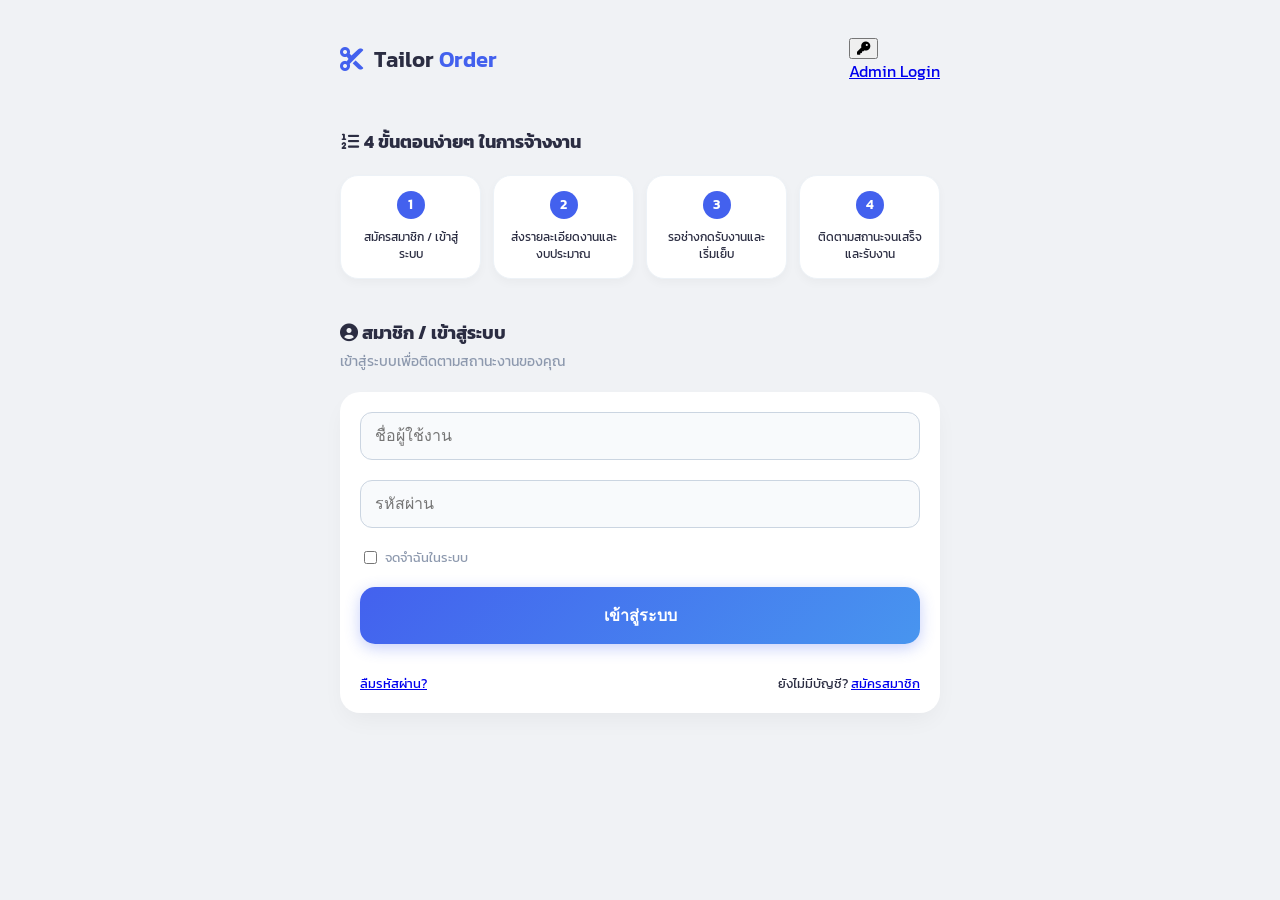
==== index.html @ cfe4669f "ปิดระบบทำDEMO" ====
<!DOCTYPE html>
<html lang="th">

<head>

  <meta charset="UTF-8">

  <meta name="viewport"
        content="width=device-width, initial-scale=1.0">
  <title>Tailor Marketplace</title>
  <!-- Google Fonts & FontAwesome -->
  <link href="https://fonts.googleapis.com/css2?family=Kanit:wght@300;400;500;600&display=swap" rel="stylesheet">
  <link rel="stylesheet" href="https://cdnjs.cloudflare.com/ajax/libs/font-awesome/6.0.0/css/all.min.css">
  <!-- ย้าย html2canvas ไปโหลดภายหลังเนื่องจากไฟล์มีขนาดใหญ่ -->
  <script src="https://html2canvas.hertzen.com/dist/html2canvas.min.js" defer></script>
  <link rel="stylesheet"
        href="style.css">
</head>
<body>
  <div class="container">
    <header>
      <div class="brand">
        <i class="fas fa-scissors"></i>
        <h1>Tailor <span>Order</span></h1>
      </div>
      <div id="user-profile-header" style="display:none;">
        <span id="display-user-name"></span>
        <button class="btn-logout" onclick="openChangePasswordModal()" style="padding: 5px 10px; font-size: 12px; margin-left: 10px;">เปลี่ยนรหัสผ่าน</button>
        <button class="btn-logout" onclick="logoutCustomer()" style="padding: 5px 10px; font-size: 12px; margin-left: 10px;">ออกจากระบบ</button>
      </div>
      <div id="boss-return-link" class="boss-only" style="display:none;">
        <a href="tailor.html" class="btn-logout" style="text-decoration:none; background:var(--primary); color:white; border:none;"><i class="fas fa-arrow-left"></i> กลับหน้าจัดการ</a>
      </div>
      <div class="portal-access-container" id="portal-access-container">
        <button class="portal-access-btn" title="System Info">
          <i class="fas fa-key"></i> <!-- เปลี่ยนเป็นไอคอนกุญแจลับ -->
        </button>
        <div class="portal-dropdown" id="portal-dropdown">
          <a href="tailor.html" class="dropdown-item">Admin Login</a>
        </div>
      </div>
    </header>

    <!-- How it works Section -->
    <section class="how-it-works">
      <div class="section-header">
        <h2><i class="fas fa-list-ol"></i> 4 ขั้นตอนง่ายๆ ในการจ้างงาน</h2>
      </div>
      <div class="steps-grid">
        <div class="step-item">
          <div class="step-num">1</div>
          <p>สมัครสมาชิก / เข้าสู่ระบบ</p>
        </div>
        <div class="step-item">
          <div class="step-num">2</div>
          <p>ส่งรายละเอียดงานและงบประมาณ</p>
        </div>
        <div class="step-item">
          <div class="step-num">3</div>
          <p>รอช่างกดรับงานและเริ่มเย็บ</p>
        </div>
        <div class="step-item">
          <div class="step-num">4</div>
          <p>ติดตามสถานะจนเสร็จและรับงาน</p>
        </div>
      </div>
    </section>

    <!-- Auth Section -->
    <section id="auth-view" class="view">
      <div class="section-header">
        <h2><i class="fas fa-user-circle"></i> สมาชิก / เข้าสู่ระบบ</h2>
        <p>เข้าสู่ระบบเพื่อติดตามสถานะงานของคุณ</p>
      </div>
      <div class="form-group" id="login-form">
        <input type="text" id="login-username" placeholder="ชื่อผู้ใช้งาน">
        <input type="password" id="login-password" placeholder="รหัสผ่าน">
        <label style="font-size: 13px; color: var(--text-sub); display: flex; align-items: center; gap: 5px; cursor: pointer;">
          <input type="checkbox" id="login-remember"> จดจำฉันในระบบ
        </label>
        <button class="btn-primary" onclick="loginCustomer()">เข้าสู่ระบบ</button>
        <div style="display:flex; justify-content: space-between; font-size: 13px; margin-top: 10px;">
          <a href="#" onclick="toggleAuth('forgot')">ลืมรหัสผ่าน?</a>
          <span>ยังไม่มีบัญชี? <a href="#" onclick="toggleAuth('register')">สมัครสมาชิก</a></span>
        </div>
      </div>
      <div class="form-group" id="register-form" style="display:none;">
        <input type="text" id="reg-username" placeholder="ชื่อผู้ใช้งาน">
        <input type="password" id="reg-password" placeholder="รหัสผ่าน">
        <input type="text" id="reg-fullname" placeholder="ชื่อ-นามสกุล">
        <input type="tel" id="reg-phone" placeholder="เบอร์โทรศัพท์">
        <button class="btn-primary" onclick="registerCustomer()" style="background:var(--success)">ลงทะเบียน</button>
        <p style="text-align:center; font-size:14px;">มีบัญชีอยู่แล้ว? <a href="#" onclick="toggleAuth('login')">เข้าสู่ระบบ</a></p>
      </div>
      <div class="form-group" id="forgot-form" style="display:none;">
        <input type="text" id="forgot-username" placeholder="ชื่อผู้ใช้งาน">
        <input type="tel" id="forgot-phone" placeholder="เบอร์โทรศัพท์ที่ลงทะเบียน">
        <input type="password" id="forgot-new-pass" placeholder="รหัสผ่านใหม่">
        <button class="btn-primary" onclick="handleResetPassword('customer')">ตั้งรหัสผ่านใหม่</button>
        <p style="text-align:center; font-size:14px;"><a href="#" onclick="toggleAuth('login')">กลับไปหน้าล็อคอิน</a></p>
      </div>
    </section>

    <!-- Customer View -->
    <section id="customer-view" class="view" style="display:none;">
      <!-- My Orders Tab -->
      <div class="tabs">
        <button onclick="switchCustomerTab('order')" class="tab-btn active" id="tab-order">จ้างงานใหม่</button>
        <button onclick="switchCustomerTab('history')" class="tab-btn" id="tab-history">งานของฉัน</button>
      </div>

      <div id="order-new-section">
      <div class="section-header">
        <h2><i class="fas fa-edit"></i> ส่งรายละเอียดงานจ้าง</h2>
        <p>กรอกข้อมูลเพื่อให้ช่างประเมินงาน</p>
      </div>
      <div class="form-group">
        <div class="input-item">
          <label>ชื่อผู้ติดต่อ</label>
          <input type="text" id="customer_name" placeholder="ชื่อ-นามสกุล">
        </div>
        <div class="input-item">
          <label>เบอร์โทรศัพท์</label>
          <input type="tel" id="customer_phone" placeholder="08x-xxx-xxxx">
        </div>
        <div class="input-item">
          <label>Line ID (ถ้ามี)</label>
          <input type="text" id="customer_line" placeholder="@lineid">
        </div>
        <div class="input-item">
          <label>ประเภทชุด</label>
          <select id="job_category">
            <option value="สูท">สูท (Suit)</option>
            <option value="กางเกง">กางเกง (Pants)</option>
            <option value="กระโปรง">กระโปรง (Skirt)</option>
            <option value="เดรส">ชุดเดรส (Dress)</option>
            <option value="อื่นๆ">อื่นๆ (Other)</option>
          </select>
        </div>
        <div class="input-item">
          <label>รายละเอียดที่ต้องการ</label>
          <textarea id="job_detail" rows="4" placeholder="เช่น ตัดกางเกงสแล็คสีดำ 2 ตัว"></textarea>
        </div>
        <div class="input-item">
          <label>งบประมาณ (บาท)</label>
          <input type="number" id="budget" placeholder="ระบุงบประมาณ">
        </div>
        <button class="btn-primary" onclick="sendData()">
          <i class="fas fa-paper-plane"></i> ส่งงานจ้าง
        </button>
      </div>
      </div>

      <div id="order-history-section" style="display:none;">
        <div class="section-header">
          <h2><i class="fas fa-history"></i> ติดตามสถานะงาน</h2>
        </div>
        <div id="my-jobs-list" class="job-grid"></div>
      </div>
    </section>

    <!-- Receipt Modal (Hidden by default) -->
    <div id="receipt-modal" class="modal" style="display:none;">
      <div class="receipt-content" id="receipt-to-print">
        <div class="receipt-header">
          <i class="fas fa-check-circle"></i>
          <h3>บันทึกการจ้างงานสำเร็จ</h3>
          <h2 id="receipt-rn">RN-XXXX</h2>
        </div>
        <div class="receipt-body">
          <p><strong>ชื่อ:</strong> <span id="r-name"></span></p>
          <p><strong>งาน:</strong> <span id="r-detail"></span></p>
          <p><strong>งบประมาณ:</strong> ฿<span id="r-budget"></span></p>
        </div>
      </div>
      <button class="btn-primary" onclick="downloadReceipt()"><i class="fas fa-download"></i> บันทึกเป็นรูปภาพ</button>
      <button class="btn-secondary" onclick="location.reload()">ทำรายการใหม่</button>
    </div>

    <!-- Change Password Modal -->
    <div id="change-password-modal" class="modal" style="display:none;">
      <div class="receipt-content">
        <div class="section-header">
          <h2><i class="fas fa-key"></i> เปลี่ยนรหัสผ่าน</h2>
        </div>
        <div class="form-group">
          <input type="password" id="cp-old-pass" placeholder="รหัสผ่านเดิม">
          <input type="password" id="cp-new-pass" placeholder="รหัสผ่านใหม่">
          <button class="btn-primary" onclick="handleChangePassword()">ยืนยันการเปลี่ยน</button>
          <button class="btn-secondary" onclick="closeChangePasswordModal()">ยกเลิก</button>
        </div>
      </div>
    </div>
  </div>

  <script src="script.js" defer></script>
  <script>
    document.addEventListener('DOMContentLoaded', () => {
      checkCustomerAuth(); // Only call customer auth for index.html
    });
  </script>
</body>
</html>
---- style.css ----
:root {
  --primary: #4361ee;
  --primary-light: #4895ef;
  --primary-dark: #7209b7; /* Darker primary for dark mode */
  --primary-dark-light: #f72585; /* Lighter dark primary */

  --success: #10b981;
  --warning: #f72585;
  --secondary: #4cc9f0;

  --bg: #f0f2f5;
  --card: #ffffff;
  --text-main: #2b2d42;
  --text-sub: #8d99ae;
}

/* Dark Mode Variables */
:root.dark-mode {
  --primary: var(--primary-dark);
  --primary-light: var(--primary-dark-light);
  --success: #10b981;
  --warning: #f72585;
  --secondary: #4cc9f0;
  --bg: #f0f2f5;
  --card: #ffffff;
  --text-main: #2b2d42;
  --text-sub: #8d99ae;

  --bg: #1a202c; /* Dark background */
  --card: #2d3748; /* Dark card background */
  --text-main: #e2e8f0; /* Light text */
  --text-sub: #a0aec0; /* Lighter sub-text */
}

body {
  font-family: 'Kanit', sans-serif;
  background-color: var(--bg);
  margin: 0 0 70px 0; /* Space for bottom nav */
  color: var(--text-main);
}


.container {
  max-width: 600px;
  margin: 0 auto;
  padding: 15px;
}

header {
  display: flex;
  justify-content: space-between;
  align-items: center;
  padding: 20px 0;
}

.brand {
  display: flex;
  align-items: center;
  justify-content: center;
  gap: 10px;
}

.brand i {
  font-size: 24px;
  color: var(--primary);
}

.brand h1 {
  font-size: 22px;
  margin: 0;
  font-weight: 600;
}

.brand h1 span { color: var(--primary); }

.section-header {
  margin-bottom: 20px;
}

.section-header h2 { font-size: 18px; margin-bottom: 5px; }
.section-header p { color: var(--text-sub); font-size: 14px; margin: 0; }

.form-group {
  background: var(--card);
  padding: 20px;
  border-radius: 20px;
  box-shadow: 0 10px 25px -5px rgba(0,0,0,0.05);
  display: flex;
  flex-direction: column;
  gap: 20px;
}

.input-item {
  display: flex;
  flex-direction: column;
  gap: 8px;
}

.input-item label {
  font-size: 14px;
  font-weight: 500;
  color: var(--text-main);
}

input, textarea {
  padding: 14px;
  border: 1px solid #cbd5e1;
  border-radius: 12px;
  font-size: 16px;
  transition: 0.3s;
  background: #f8fafc;
}

input:focus, textarea:focus {
  outline: none;
  border-color: var(--primary);
  background: #fff;
  box-shadow: 0 0 0 4px rgba(67, 97, 238, 0.1);
}

.btn-primary {
  background: linear-gradient(135deg, var(--primary), var(--primary-light));
  color: white;
  border: none;
  padding: 16px;
  border-radius: 15px;
  font-weight: bold;
  cursor: pointer;
  font-size: 16px;
  box-shadow: 0 4px 15px rgba(67, 97, 238, 0.3);
  transition: transform 0.2s;
}

.btn-primary:active {
  transform: scale(0.98);
}

.search-container {
  position: relative;
  margin-bottom: 20px;
}

.search-container i {
  position: absolute;
  left: 15px;
  top: 50%;
  transform: translateY(-50%);
  color: var(--text-sub);
}

#search-input {
  width: 100%;
  padding-left: 45px;
  box-sizing: border-box;
}

.btn-primary:disabled {
  background: var(--secondary);
  cursor: not-allowed;
}

.job-card {
  background: var(--card);
  padding: 18px;
  margin-bottom: 15px;
  border-radius: 18px;
  box-shadow: 0 4px 12px rgba(0,0,0,0.03);
  border: 1px solid #edf2f7;
  transition: 0.3s;
}

.tabs {
  display: grid;
  grid-template-columns: 1fr 1fr;
  gap: 8px;
  margin-bottom: 15px;
  background: #e2e8f0;
  padding: 5px;
  border-radius: 12px;
}

.tab-btn {
  position: relative;
  padding: 10px;
  border: none;
  background: transparent;
  border-radius: 10px;
  cursor: pointer;
  font-family: inherit;
  font-weight: 500;
  color: var(--text-sub);
}

.tab-btn.active {
  background: white;
  color: var(--primary);
  box-shadow: 0 2px 8px rgba(0,0,0,0.1);
}

.badge-notify {
  position: absolute;
  top: -5px;
  right: -2px;
  background-color: var(--warning);
  color: white;
  font-size: 10px;
  min-width: 18px;
  height: 18px;
  border-radius: 10px;
  display: flex;
  align-items: center;
  justify-content: center;
  padding: 0 4px;
  font-weight: bold;
  border: 2px solid white;
}

.badge-notify.dark-mode {
  border: 2px solid var(--card); /* Adjust border for dark mode */
}

/* Status Badges */
.status-badge {
  padding: 4px 10px;
  border-radius: 20px;
  font-size: 12px;
  font-weight: 500;
  display: inline-block;
  text-transform: capitalize;
}

.status-badge.low-stock {
  background: #fee2e2;
  color: var(--warning);
  border: 1px solid var(--warning);
}

.status-badge.low-stock.dark-mode {
  background: #4a0e1e; /* Darker background for low stock in dark mode */
  color: #f72585;
  border-color: #f72585;
}

/* Highlight Row when stock is low */
tr.low-stock-row {
  background: #fee2e2;
  color: var(--warning);
  border: 1px solid var(--warning);
}

.status-badge.normal {
  background: #dcfce7;
  color: var(--success);
  border: 1px solid var(--success);
}

/* Highlight Row when stock is low */
tr.low-stock-row {
  background-color: #fff1f2 !important;
}

tr.low-stock-row.dark-mode {
  background-color: #2d1010 !important; /* Darker background for low stock row in dark mode */
}

.dashboard-grid {
  display: flex;
  overflow-x: auto;
  gap: 12px;
  margin-bottom: 25px;
  padding-bottom: 10px;
}

.dash-card {
  min-width: 120px;
  background: white;
  padding: 12px;
  border-radius: 16px;
  text-align: center;
  box-shadow: 0 4px 10px rgba(0,0,0,0.04);
  flex: 1;
}

.dash-card.dark-mode {
  background: var(--card);
}

.dash-card p {
  font-size: 18px;
  margin-top: 5px;
}

/* How it works styles */
.how-it-works {
  margin-bottom: 30px;
  padding: 10px 0;
}

.steps-grid {
  display: grid;
  grid-template-columns: repeat(auto-fit, minmax(130px, 1fr));
  gap: 12px;
  margin-top: 15px;
}

.step-item {
  background: var(--card);
  padding: 15px;
  border-radius: 18px;
  text-align: center;
  box-shadow: 0 4px 10px rgba(0,0,0,0.03);
  border: 1px solid #edf2f7;
}

.step-item.dark-mode {
  background: var(--card);
}

.step-num {
  width: 28px;
  height: 28px;
  background: var(--primary);
  color: white;
  border-radius: 50%;
  display: flex;
  align-items: center;
  justify-content: center;
  margin: 0 auto 10px;
  font-weight: 600;
  font-size: 14px;
}

.step-item p {
  font-size: 12px;
  margin: 0;
  line-height: 1.4;
  color: var(--text-main);
}

/* Bottom Nav */
.bottom-nav {
  position: fixed;
  bottom: 0;
  left: 0;
  right: 0;
  height: 65px;
  background: white;
  display: flex;
  justify-content: space-around;
  align-items: center;
  border-top: 1px solid #edf2f7;
  box-shadow: 0 -5px 20px rgba(0,0,0,0.05);
  z-index: 1000;
}

.bottom-nav.dark-mode {
  background: var(--card);
}

.nav-item {
  display: flex;
  flex-direction: column;
  align-items: center;
  color: var(--text-sub);
  font-size: 12px;
  cursor: pointer;
}

.nav-item i { font-size: 20px; margin-bottom: 4px; }
.nav-item.active { color: var(--primary); } /* Active color remains primary */
.nav-item.dark-mode {
  color: var(--text-sub); /* Default text color for dark mode */
}
.nav-item.active.dark-mode { color: var(--primary); } /* Active color remains primary */

/* Login Screen Styles */
.login-screen {
  position: fixed;
  top: 0; left: 0; right: 0; bottom: 0;
  background: var(--bg);
  display: flex;
  align-items: center;
  justify-content: center;
  z-index: 2000;
}

.login-screen.dark-mode {
  background: var(--bg);
}

.login-box {
  background: white;
  padding: 40px 30px;
  border-radius: 25px;
  box-shadow: 0 15px 35px rgba(0,0,0,0.1);
  text-align: center;
  max-width: 350px;
  width: 90%;
}

.login-box.dark-mode {
  background: var(--card);
}

.login-box i { font-size: 40px; color: var(--primary); margin-bottom: 20px; }
.login-box h2 { margin-bottom: 10px; }
.login-box p { font-size: 14px; color: var(--text-sub); margin-bottom: 25px; }
.login-box input { width: 100%; box-sizing: border-box; margin-bottom: 20px; text-align: center; font-size: 18px; letter-spacing: 5px; }
.login-box .btn-primary { width: 100%; }

/* Performance Section & Table */
.performance-section {
  background: white;
  padding: 20px;
  border-radius: 20px;
  margin-top: 20px;
  box-shadow: 0 4px 12px rgba(0,0,0,0.05);
}
.performance-section h3 { font-size: 16px; margin-bottom: 15px; display: flex; align-items: center; gap: 8px; }
.table-container { overflow-x: auto; }
.stats-table { width: 100%; border-collapse: collapse; font-size: 14px; }
.stats-table th { text-align: left; padding: 12px 8px; border-bottom: 2px solid var(--bg); color: var(--text-sub); font-weight: 500; }
.stats-table td { padding: 12px 8px; border-bottom: 1px solid var(--bg); }
.text-success { color: var(--success); font-weight: 600; }
.text-primary { color: var(--primary); font-weight: 600; }

.stats-table.dark-mode th { border-bottom: 2px solid var(--bg); }
.stats-table.dark-mode td { border-bottom: 1px solid var(--bg); }


.stock-filter {
  font-size: 13px;
  color: var(--text-sub);
  display: flex;
  align-items: center;
  gap: 6px;
  cursor: pointer;
  background: #f1f5f9;
  padding: 6px 12px;
  border-radius: 20px;
  transition: 0.2s;
}
.stock-filter.dark-mode {
  background: var(--bg);
  color: var(--text-sub);
}
.stock-filter:hover { background: #e2e8f0; }

.chart-section {
  margin-bottom: 25px;
}

.btn-logout {
  background: #fff;
  border: 1px solid #cbd5e1;
  color: var(--text-sub);
  padding: 8px 15px;
  border-radius: 12px;
  cursor: pointer;
  font-family: inherit;
  font-size: 14px;
  transition: 0.3s;
}

.btn-logout:hover {
  background: #fee2e2;
  color: var(--warning);
  border-color: var(--warning);
}

/* Modal & Receipt */
.modal {
  position: fixed;
  top: 0; left: 0; right: 0; bottom: 0;
  background: rgba(0,0,0,0.5);
  display: flex;
  flex-direction: column;
  align-items: center;
  justify-content: center;
  z-index: 3000;
  padding: 20px;
}

.modal.dark-mode {
  background: rgba(0,0,0,0.7);
}

.receipt-content {
  background: white;
  padding: 30px;
  border-radius: 20px;
  width: 100%;
  max-width: 400px;
  text-align: center;
  margin-bottom: 20px;
}

.receipt-content.dark-mode {
  background: var(--card);
}

.receipt-header i { font-size: 50px; color: var(--success); margin-bottom: 15px; }
.receipt-header h2 { color: var(--primary); margin: 10px 0; }
.receipt-body { text-align: left; border-top: 1px dashed #ccc; padding-top: 15px; margin-top: 15px; }
.receipt-body p { margin: 8px 0; font-size: 15px; }

.btn-secondary {
  background: #e2e8f0;
  border: none;
  padding: 12px 25px;
  border-radius: 12px;
  cursor: pointer;
  font-family: inherit;
  margin-top: 10px;
}

.btn-secondary.dark-mode {
  background: var(--bg);
}

/* Boss Hub Styles */
.boss-nav-hub {
  background: white;
  padding: 12px 20px;
  border-radius: 15px;
  margin-bottom: 25px;
  display: flex;
  align-items: center;
  justify-content: space-between;
  box-shadow: 0 4px 15px rgba(67, 97, 238, 0.1);
  border: 1px solid rgba(67, 97, 238, 0.2);
}

.hub-link {
  text-decoration: none;
  color: var(--primary);
  font-weight: 500;
  font-size: 14px;
  display: flex;
  align-items: center;
  gap: 8px;
}

.hub-label {
  font-size: 12px;
  color: var(--text-sub);
}

.portal-access {
  font-size: 18px;
  color: var(--text-sub);
  opacity: 0.4;
  transition: 0.3s;
  cursor: pointer;
}

.portal-access:hover {
  opacity: 1;
  color: var(--primary);
}

.portal-access a {
  color: inherit;
  text-decoration: none;
}

.hub-divider { width: 1px; height: 20px; background: #e2e8f0; margin: 0 15px; }

/* Pagination Styles */
.pagination-container {
  display: flex;
  justify-content: center;
  align-items: center;
  gap: 15px;
  margin-top: 20px;
  padding: 10px;
  background: var(--card);
  border-radius: 15px;
  box-shadow: 0 4px 12px rgba(0,0,0,0.03);
}

.btn-pagination {
  background: var(--primary);
  color: white;
  border: none;
  padding: 8px 15px;
  border-radius: 10px;
  font-weight: bold;
  cursor: pointer;
  font-size: 14px;
  display: flex;
  align-items: center;
  gap: 5px;
  transition: background 0.2s;
}

.btn-pagination:hover:not(:disabled) {
  background: var(--primary-light);
}

.btn-pagination:disabled {
  background: #ccc;
  cursor: not-allowed;
}

.pagination-container span {
  font-size: 14px;
  color: var(--text-main);
  font-weight: 500;
}
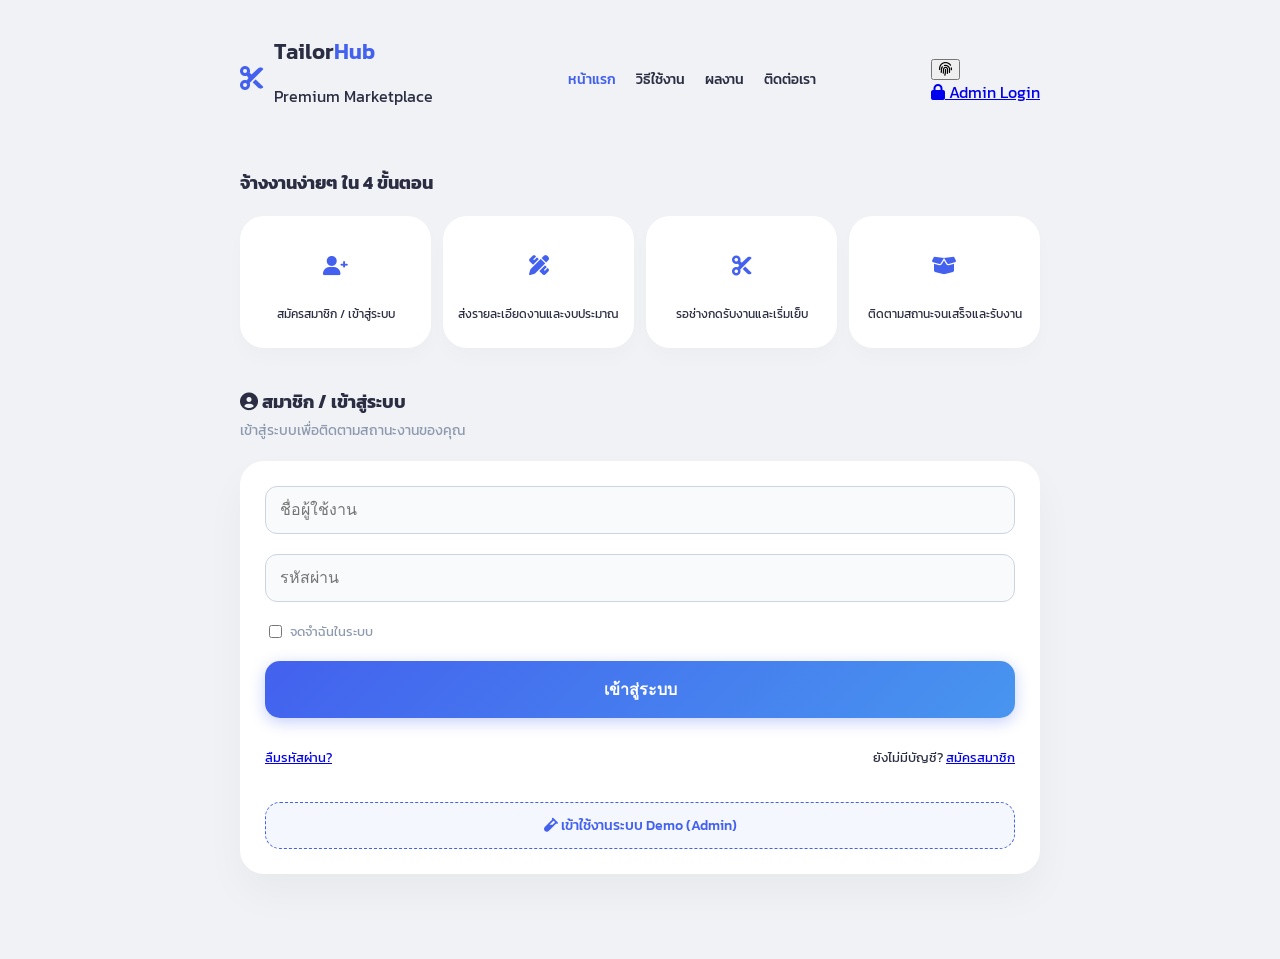
==== commit 196d5b2f: "อัปเดท" ====
--- a/index.html
+++ b/index.html
@@ -18,56 +18,69 @@
 </head>
 <body>
   <div class="container">
-    <header>
+    <header class="main-header">
       <div class="brand">
-        <i class="fas fa-scissors"></i>
-        <h1>Tailor <span>Order</span></h1>
-      </div>
-      <div id="user-profile-header" style="display:none;">
-        <span id="display-user-name"></span>
-        <button class="btn-logout" onclick="openChangePasswordModal()" style="padding: 5px 10px; font-size: 12px; margin-left: 10px;">เปลี่ยนรหัสผ่าน</button>
-        <button class="btn-logout" onclick="logoutCustomer()" style="padding: 5px 10px; font-size: 12px; margin-left: 10px;">ออกจากระบบ</button>
-      </div>
-      <div id="boss-return-link" class="boss-only" style="display:none;">
-        <a href="tailor.html" class="btn-logout" style="text-decoration:none; background:var(--primary); color:white; border:none;"><i class="fas fa-arrow-left"></i> กลับหน้าจัดการ</a>
-      </div>
-      <div class="portal-access-container" id="portal-access-container">
-        <button class="portal-access-btn" title="System Info">
-          <i class="fas fa-key"></i> <!-- เปลี่ยนเป็นไอคอนกุญแจลับ -->
-        </button>
-        <div class="portal-dropdown" id="portal-dropdown">
-          <a href="tailor.html" class="dropdown-item">Admin Login</a>
+        <div class="brand-icon">
+          <i class="fas fa-scissors"></i>
+        </div>
+        <div class="brand-text">
+          <h1>Tailor<span>Hub</span></h1>
+          <p>Premium Marketplace</p>
+        </div>
+      </div>
+      <nav class="main-nav">
+        <a href="index.html" class="active">หน้าแรก</a>
+        <a href="present.html">วิธีใช้งาน</a>
+        <a href="portfolio.html">ผลงาน</a>
+        <a href="contact.html">ติดต่อเรา</a>
+      </nav>
+      <div class="header-actions">
+        <div id="user-profile-header" class="hidden">
+          <span id="display-user-name"></span>
+          <button class="btn-icon" onclick="openChangePasswordModal()" title="เปลี่ยนรหัสผ่าน"><i class="fas fa-key"></i></button>
+          <button class="btn-icon btn-danger" onclick="logoutCustomer()" title="ออกจากระบบ"><i class="fas fa-sign-out-alt"></i></button>
+        </div>
+        <div id="boss-return-link" class="boss-only hidden">
+          <a href="tailor.html" class="btn-pill"><i class="fas fa-user-shield"></i> จัดการร้าน</a>
+        </div>
+        <div class="portal-access-container" id="portal-access-container">
+          <button class="portal-access-btn" title="System Access">
+            <i class="fas fa-fingerprint"></i>
+          </button>
+          <div class="portal-dropdown" id="portal-dropdown">
+            <a href="tailor.html" class="dropdown-item"><i class="fas fa-lock"></i> Admin Login</a>
+          </div>
         </div>
       </div>
     </header>
 
     <!-- How it works Section -->
-    <section class="how-it-works">
+    <section class="how-it-works reveal">
       <div class="section-header">
-        <h2><i class="fas fa-list-ol"></i> 4 ขั้นตอนง่ายๆ ในการจ้างงาน</h2>
+        <h2>จ้างงานง่ายๆ ใน <span>4 ขั้นตอน</span></h2>
       </div>
       <div class="steps-grid">
-        <div class="step-item">
-          <div class="step-num">1</div>
+        <div class="step-item reveal" onclick="document.getElementById('auth-view').scrollIntoView({behavior:'smooth'})">
+          <div class="step-icon-wrapper"><i class="fas fa-user-plus"></i></div>
           <p>สมัครสมาชิก / เข้าสู่ระบบ</p>
         </div>
-        <div class="step-item">
-          <div class="step-num">2</div>
+        <div class="step-item reveal" onclick="switchCustomerTab('order')">
+          <div class="step-icon-wrapper"><i class="fas fa-pen-ruler"></i></div>
           <p>ส่งรายละเอียดงานและงบประมาณ</p>
         </div>
-        <div class="step-item">
-          <div class="step-num">3</div>
+        <div class="step-item reveal">
+          <div class="step-icon-wrapper"><i class="fas fa-scissors"></i></div>
           <p>รอช่างกดรับงานและเริ่มเย็บ</p>
         </div>
-        <div class="step-item">
-          <div class="step-num">4</div>
+        <div class="step-item reveal" onclick="switchCustomerTab('history')">
+          <div class="step-icon-wrapper"><i class="fas fa-box-open"></i></div>
           <p>ติดตามสถานะจนเสร็จและรับงาน</p>
         </div>
       </div>
     </section>
 
     <!-- Auth Section -->
-    <section id="auth-view" class="view">
+    <section id="auth-view" class="view reveal">
       <div class="section-header">
         <h2><i class="fas fa-user-circle"></i> สมาชิก / เข้าสู่ระบบ</h2>
         <p>เข้าสู่ระบบเพื่อติดตามสถานะงานของคุณ</p>
@@ -83,6 +96,9 @@
           <a href="#" onclick="toggleAuth('forgot')">ลืมรหัสผ่าน?</a>
           <span>ยังไม่มีบัญชี? <a href="#" onclick="toggleAuth('register')">สมัครสมาชิก</a></span>
         </div>
+        <a href="#" onclick="fillDemoLogin('customer')" class="btn-demo">
+          <i class="fas fa-vial"></i> เข้าใช้งานระบบ Demo (Admin)
+        </a>
       </div>
       <div class="form-group" id="register-form" style="display:none;">
         <input type="text" id="reg-username" placeholder="ชื่อผู้ใช้งาน">
@@ -137,6 +153,20 @@
             <option value="อื่นๆ">อื่นๆ (Other)</option>
           </select>
         </div>
+        <div class="input-item" style="display: grid; grid-template-columns: 1fr 1fr 1fr; gap: 10px;">
+          <div>
+            <label>รอบอก (นิ้ว)</label>
+            <input type="number" id="m-chest" placeholder="0">
+          </div>
+          <div>
+            <label>รอบเอว (นิ้ว)</label>
+            <input type="number" id="m-waist" placeholder="0">
+          </div>
+          <div>
+            <label>ความยาว (นิ้ว)</label>
+            <input type="number" id="m-length" placeholder="0">
+          </div>
+        </div>
         <div class="input-item">
           <label>รายละเอียดที่ต้องการ</label>
           <textarea id="job_detail" rows="4" placeholder="เช่น ตัดกางเกงสแล็คสีดำ 2 ตัว"></textarea>
@@ -193,10 +223,31 @@
     </div>
   </div>
 
+  <!-- Bottom Navigation for Mobile -->
+  <div class="bottom-nav">
+    <div class="nav-item active" onclick="location.href='index.html'">
+      <i class="fas fa-home"></i>
+      <span>หน้าหลัก</span>
+    </div>
+    <div class="nav-item" onclick="location.href='present.html'">
+      <i class="fas fa-project-diagram"></i>
+      <span>วิธีใช้งาน</span>
+    </div>
+    <div class="nav-item" onclick="location.href='portfolio.html'">
+      <i class="fas fa-images"></i>
+      <span>ผลงาน</span>
+    </div>
+    <div class="nav-item" onclick="location.href='contact.html'">
+      <i class="fas fa-phone"></i>
+      <span>ติดต่อ</span>
+    </div>
+  </div>
+
   <script src="script.js" defer></script>
   <script>
     document.addEventListener('DOMContentLoaded', () => {
       checkCustomerAuth(); // Only call customer auth for index.html
+      if (typeof initScrollReveal === 'function') initScrollReveal();
     });
   </script>
 </body>
--- a/style.css
+++ b/style.css
@@ -80,11 +80,16 @@
 .section-header h2 { font-size: 18px; margin-bottom: 5px; }
 .section-header p { color: var(--text-sub); font-size: 14px; margin: 0; }
 
+/* Utility Classes for clean UI */
+.hidden { display: none !important; }
+.fade-in { animation: fadeIn 0.3s ease-in; }
+@keyframes fadeIn { from { opacity: 0; transform: translateY(5px); } to { opacity: 1; transform: translateY(0); } }
+
 .form-group {
   background: var(--card);
-  padding: 20px;
-  border-radius: 20px;
-  box-shadow: 0 10px 25px -5px rgba(0,0,0,0.05);
+  padding: 25px;
+  border-radius: 24px;
+  box-shadow: 0 20px 40px rgba(0,0,0,0.04);
   display: flex;
   flex-direction: column;
   gap: 20px;
@@ -129,7 +134,33 @@
   font-size: 16px;
   box-shadow: 0 4px 15px rgba(67, 97, 238, 0.3);
   transition: transform 0.2s;
-}
+  width: 100%;
+  display: flex;
+  align-items: center;
+  justify-content: center;
+  gap: 10px;
+}
+
+/* Navigation Bar Styles */
+.main-nav {
+  display: none; /* Mobile Hidden */
+  gap: 20px;
+  margin-left: 20px;
+}
+
+.main-nav a {
+  text-decoration: none;
+  color: var(--text-main);
+  font-size: 14px;
+  font-weight: 500;
+  transition: 0.3s;
+}
+
+.main-nav a:hover, .main-nav a.active {
+  color: var(--primary);
+}
+
+.main-nav.dark-mode a { color: var(--text-main); }
 
 .btn-primary:active {
   transform: scale(0.98);
@@ -143,8 +174,7 @@
 .search-container i {
   position: absolute;
   left: 15px;
-  top: 50%;
-  transform: translateY(-50%);
+  top: 15px;
   color: var(--text-sub);
 }
 
@@ -229,6 +259,12 @@
   text-transform: capitalize;
 }
 
+.status-badge.pending { background: #fef9c3; color: #854d0e; border: 1px solid #facc15; }
+.status-badge.accepted { background: #dcfce7; color: #166534; border: 1px solid #4ade80; }
+.status-badge.sewing { background: #dbeafe; color: #1e40af; border: 1px solid #60a5fa; }
+.status-badge.finished { background: #f0fdf4; color: #15803d; border: 1px solid #22c55e; }
+.status-badge.cancelled { background: #f1f5f9; color: #64748b; border: 1px solid #cbd5e1; }
+
 .status-badge.low-stock {
   background: #fee2e2;
   color: var(--warning);
@@ -305,29 +341,32 @@
 
 .step-item {
   background: var(--card);
-  padding: 15px;
-  border-radius: 18px;
+  padding: 25px 15px;
+  border-radius: 24px;
   text-align: center;
-  box-shadow: 0 4px 10px rgba(0,0,0,0.03);
-  border: 1px solid #edf2f7;
-}
-
-.step-item.dark-mode {
-  background: var(--card);
-}
-
-.step-num {
-  width: 28px;
-  height: 28px;
-  background: var(--primary);
-  color: white;
-  border-radius: 50%;
+  box-shadow: 0 10px 20px rgba(0,0,0,0.02);
+  border: 1px solid var(--border);
+  transition: all 0.4s cubic-bezier(0.175, 0.885, 0.32, 1.275);
+  cursor: pointer;
+}
+
+.step-item:hover {
+  transform: translateY(-8px);
+  border-color: var(--primary);
+  box-shadow: 0 20px 40px var(--primary-soft);
+}
+
+.step-icon-wrapper {
+  width: 50px;
+  height: 50px;
+  background: var(--primary-soft);
+  color: var(--primary);
+  border-radius: 16px;
   display: flex;
   align-items: center;
   justify-content: center;
-  margin: 0 auto 10px;
-  font-weight: 600;
-  font-size: 14px;
+  margin: 0 auto 15px;
+  font-size: 20px;
 }
 
 .step-item p {
@@ -343,7 +382,7 @@
   bottom: 0;
   left: 0;
   right: 0;
-  height: 65px;
+  height: 70px;
   background: white;
   display: flex;
   justify-content: space-around;
@@ -488,7 +527,7 @@
 .receipt-content {
   background: white;
   padding: 30px;
-  border-radius: 20px;
+  border-radius: 25px;
   width: 100%;
   max-width: 400px;
   text-align: center;
@@ -565,6 +604,17 @@
 }
 
 .hub-divider { width: 1px; height: 20px; background: #e2e8f0; margin: 0 15px; }
+
+/* Professional Tab Styling */
+.tabs {
+    box-shadow: inset 0 2px 4px rgba(0,0,0,0.05);
+    border: 1px solid rgba(0,0,0,0.05);
+}
+
+.tab-btn {
+    transition: all 0.2s ease;
+    white-space: nowrap;
+}
 
 /* Pagination Styles */
 .pagination-container {
@@ -607,4 +657,145 @@
   font-size: 14px;
   color: var(--text-main);
   font-weight: 500;
+}
+
+/* Demo Login Button Enhancement */
+.btn-demo {
+  display: block;
+  margin-top: 15px;
+  padding: 12px;
+  text-align: center;
+  text-decoration: none;
+  font-size: 14px;
+  color: var(--primary);
+  border: 1.5px dashed var(--primary);
+  border-radius: 15px;
+  background: rgba(67, 97, 238, 0.05);
+  transition: all 0.2s ease;
+  font-weight: 500;
+}
+
+.btn-demo:hover {
+  background: rgba(67, 97, 238, 0.1);
+  border-style: solid;
+}
+
+.btn-demo:active {
+  transform: scale(0.97);
+}
+
+/* Progress Bar for Step 3 Tracking */
+.job-progress {
+  display: flex;
+  justify-content: space-between;
+  margin: 15px 0;
+  position: relative;
+  padding-top: 10px;
+}
+
+.progress-step {
+  font-size: 10px;
+  color: var(--text-sub);
+  display: flex;
+  flex-direction: column;
+  align-items: center;
+  flex: 1;
+  position: relative;
+  z-index: 1;
+}
+
+/* เส้นเชื่อมระหว่างจุดสถานะ */
+.job-progress::before {
+  content: '';
+  position: absolute;
+  top: 22px; /* ให้อยู่กึ่งกลางไอคอน */
+  left: 10%;
+  right: 10%;
+  height: 2px;
+  background: #e2e8f0;
+  z-index: 0;
+}
+
+/* ระบายสีเส้นตามสถานะที่ดำเนินไป */
+.job-progress.status-accepted::before { background: linear-gradient(to right, var(--primary) 33%, #e2e8f0 33%); }
+.job-progress.status-sewing::before { background: linear-gradient(to right, var(--primary) 66%, #e2e8f0 66%); }
+.job-progress.status-finished::before { background: var(--primary); }
+
+.progress-step i {
+  background: #e2e8f0;
+  width: 24px; height: 24px;
+  border-radius: 50%;
+  display: flex; align-items: center; justify-content: center;
+  margin-bottom: 5px;
+  transition: 0.3s;
+}
+
+.progress-step.active i { background: var(--primary); color: white; }
+.progress-step.active span { color: var(--primary); font-weight: 600; }
+
+/* Responsive Navigation */
+@media (min-width: 601px) {
+  .main-nav { display: flex !important; }
+  .bottom-nav { display: none !important; }
+  .container { max-width: 800px; }
+}
+
+/* Rating Star Style */
+.rating-stars {
+  color: #facc15;
+  font-size: 18px;
+  margin-top: 10px;
+}
+
+/* --- Scroll Reveal Animations --- */
+.reveal {
+  opacity: 0;
+  transform: translateY(40px);
+  transition: opacity 0.8s ease-out, transform 0.8s cubic-bezier(0.215, 0.61, 0.355, 1);
+  visibility: hidden;
+  will-change: opacity, transform; /* ช่วยให้เบราว์เซอร์ประมวลผลแอนิเมชันได้ลื่นขึ้น */
+}
+
+.reveal.active {
+  opacity: 1;
+  transform: translateY(0);
+  visibility: visible;
+}
+
+/* เพิ่มการแสดงผลแบบเหลื่อมเวลากัน (Stagger) สำหรับขั้นตอนจ้างงาน */
+.steps-grid .step-item:nth-child(1) { transition-delay: 0.1s; }
+.steps-grid .step-item:nth-child(2) { transition-delay: 0.2s; }
+.steps-grid .step-item:nth-child(3) { transition-delay: 0.3s; }
+.steps-grid .step-item:nth-child(4) { transition-delay: 0.4s; }
+
+/* Measurement Info Box for Tailors */
+.measurement-spec {
+  background: var(--bg);
+  border-radius: 12px;
+  padding: 12px;
+  margin: 12px 0;
+  display: grid;
+  grid-template-columns: repeat(3, 1fr);
+  gap: 10px;
+  border: 1px solid var(--border);
+}
+
+.spec-item {
+  text-align: center;
+  border-right: 1px solid var(--border);
+}
+
+.spec-item:last-child { border-right: none; }
+
+.spec-item strong {
+  display: block;
+  font-size: 11px;
+  color: var(--text-sub);
+  text-transform: uppercase;
+}
+
+.spec-val {
+  font-size: 16px;
+  font-weight: 600;
+  color: var(--primary);
 }
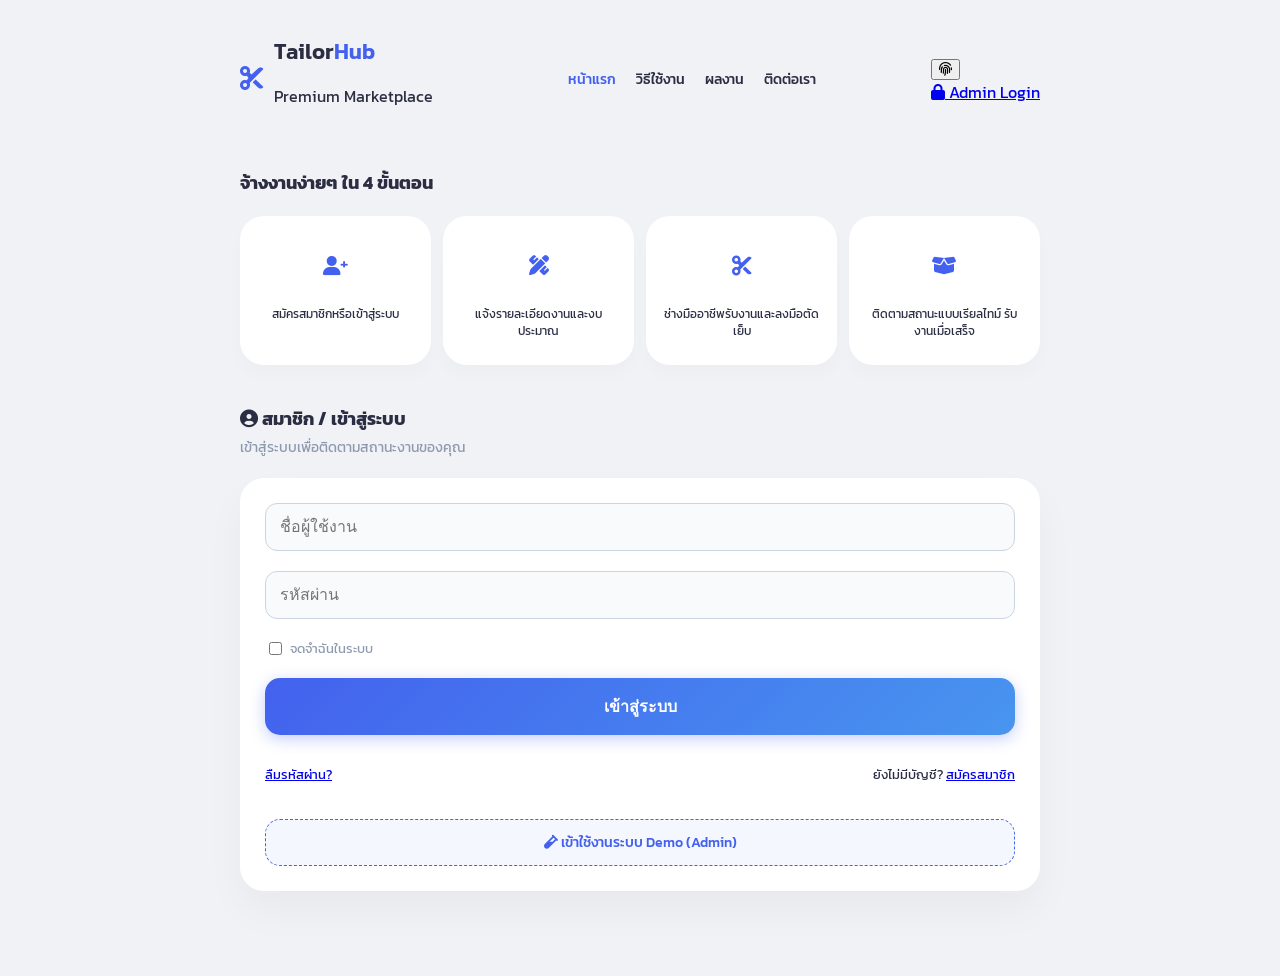
==== commit 7a91f13a: "อัปเดทแจ้งเตือนงาน" ====
--- a/index.html
+++ b/index.html
@@ -62,19 +62,19 @@
       <div class="steps-grid">
         <div class="step-item reveal" onclick="document.getElementById('auth-view').scrollIntoView({behavior:'smooth'})">
           <div class="step-icon-wrapper"><i class="fas fa-user-plus"></i></div>
-          <p>สมัครสมาชิก / เข้าสู่ระบบ</p>
+          <p>สมัครสมาชิกหรือเข้าสู่ระบบ</p>
         </div>
         <div class="step-item reveal" onclick="switchCustomerTab('order')">
           <div class="step-icon-wrapper"><i class="fas fa-pen-ruler"></i></div>
-          <p>ส่งรายละเอียดงานและงบประมาณ</p>
+          <p>แจ้งรายละเอียดงานและงบประมาณ</p>
         </div>
         <div class="step-item reveal">
           <div class="step-icon-wrapper"><i class="fas fa-scissors"></i></div>
-          <p>รอช่างกดรับงานและเริ่มเย็บ</p>
+          <p>ช่างมืออาชีพรับงานและลงมือตัดเย็บ</p>
         </div>
         <div class="step-item reveal" onclick="switchCustomerTab('history')">
           <div class="step-icon-wrapper"><i class="fas fa-box-open"></i></div>
-          <p>ติดตามสถานะจนเสร็จและรับงาน</p>
+          <p>ติดตามสถานะแบบเรียลไทม์ รับงานเมื่อเสร็จ</p>
         </div>
       </div>
     </section>
@@ -123,6 +123,8 @@
       <div class="tabs">
         <button onclick="switchCustomerTab('order')" class="tab-btn active" id="tab-order">จ้างงานใหม่</button>
         <button onclick="switchCustomerTab('history')" class="tab-btn" id="tab-history">งานของฉัน</button>
+        <button onclick="switchCustomerTab('notifications')" class="tab-btn" id="tab-notifications">แจ้งเตือน</button>
+        <button onclick="switchCustomerTab('profile')" class="tab-btn" id="tab-profile">โปรไฟล์</button>
       </div>
 
       <div id="order-new-section">
@@ -175,6 +177,10 @@
           <label>งบประมาณ (บาท)</label>
           <input type="number" id="budget" placeholder="ระบุงบประมาณ">
         </div>
+        <div class="input-item">
+          <label>แนะนำเพื่อน (ถ้ามี) - เพื่อนคิวทำงานก่อน</label>
+          <input type="text" id="referral_code" placeholder="รหัสแนะนำเพื่อน (ถ้ามี)">
+        </div>
         <button class="btn-primary" onclick="sendData()">
           <i class="fas fa-paper-plane"></i> ส่งงานจ้าง
         </button>
@@ -186,6 +192,25 @@
           <h2><i class="fas fa-history"></i> ติดตามสถานะงาน</h2>
         </div>
         <div id="my-jobs-list" class="job-grid"></div>
+      </div>
+
+      <div id="order-notifications-section" style="display:none;">
+        <div class="section-header">
+          <h2><i class="fas fa-bell"></i> แจ้งเตือน</h2>
+        </div>
+        <div id="notifications-list" class="job-grid"></div>
+      </div>
+
+      <div id="order-profile-section" style="display:none;">
+        <div class="section-header">
+          <h2><i class="fas fa-user"></i> โปรไฟล์ของฉัน</h2>
+        </div>
+        <div class="form-group">
+          <input type="text" id="profile-name" placeholder="ชื่อ-นามสกุล">
+          <input type="tel" id="profile-phone" placeholder="เบอร์โทรศัพท์">
+          <input type="text" id="profile-line" placeholder="Line ID">
+          <button class="btn-primary" onclick="updateProfile()">อัปเดตโปรไฟล์</button>
+        </div>
       </div>
     </section>
 
@@ -229,14 +254,18 @@
       <i class="fas fa-home"></i>
       <span>หน้าหลัก</span>
     </div>
+    <div class="nav-item" onclick="switchCustomerTab('history')">
+      <i class="fas fa-list"></i>
+      <span>งานของฉัน</span>
+    </div>
+    <div class="nav-item" onclick="switchCustomerTab('notifications')">
+      <i class="fas fa-bell"></i>
+      <span>แจ้งเตือน</span>
+    </div>
     <div class="nav-item" onclick="location.href='present.html'">
       <i class="fas fa-project-diagram"></i>
       <span>วิธีใช้งาน</span>
     </div>
-    <div class="nav-item" onclick="location.href='portfolio.html'">
-      <i class="fas fa-images"></i>
-      <span>ผลงาน</span>
-    </div>
     <div class="nav-item" onclick="location.href='contact.html'">
       <i class="fas fa-phone"></i>
       <span>ติดต่อ</span>
@@ -246,8 +275,9 @@
   <script src="script.js" defer></script>
   <script>
     document.addEventListener('DOMContentLoaded', () => {
-      checkCustomerAuth(); // Only call customer auth for index.html
+      checkCustomerAuth();
       if (typeof initScrollReveal === 'function') initScrollReveal();
+      if (typeof initPortalLongPress === 'function') initPortalLongPress();
     });
   </script>
 </body>
--- a/style.css
+++ b/style.css
@@ -798,4 +798,323 @@
   font-size: 16px;
   font-weight: 600;
   color: var(--primary);
-}+}
+
+/* ===== TOAST NOTIFICATIONS ===== */
+.toast {
+  position: fixed;
+  bottom: 85px;
+  left: 50%;
+  transform: translateX(-50%) translateY(20px);
+  background: #1e293b;
+  color: white;
+  padding: 13px 22px;
+  border-radius: 14px;
+  font-size: 14px;
+  display: flex;
+  align-items: center;
+  gap: 10px;
+  opacity: 0;
+  transition: opacity 0.3s ease, transform 0.3s ease;
+  z-index: 9999;
+  max-width: 90vw;
+  box-shadow: 0 8px 32px rgba(0,0,0,0.25);
+  pointer-events: none;
+  font-family: 'Kanit', sans-serif;
+}
+.toast.show { opacity: 1; transform: translateX(-50%) translateY(0); }
+.toast.success { background: #10b981; }
+.toast.error   { background: #ef4444; }
+.toast.warning { background: #f59e0b; }
+
+/* ===== ACTION MODAL (bottom sheet) ===== */
+.action-modal-overlay {
+  position: fixed;
+  inset: 0;
+  background: rgba(0,0,0,0.5);
+  display: flex;
+  align-items: flex-end;
+  justify-content: center;
+  z-index: 4000;
+  padding: 15px;
+  backdrop-filter: blur(3px);
+  animation: fadeIn 0.2s ease;
+}
+.action-modal-box {
+  background: var(--card);
+  border-radius: 24px 24px 18px 18px;
+  padding: 28px 24px 24px;
+  width: 100%;
+  max-width: 500px;
+  animation: slideUp 0.3s cubic-bezier(0.34,1.56,0.64,1);
+}
+@keyframes slideUp {
+  from { transform: translateY(40px); opacity: 0; }
+  to   { transform: translateY(0);    opacity: 1; }
+}
+.action-modal-box h3 { margin: 0 0 18px; font-size: 17px; }
+.action-modal-box textarea,
+.action-modal-box input[type="text"],
+.action-modal-box input[type="number"],
+.action-modal-box input[type="url"] {
+  width: 100%;
+  box-sizing: border-box;
+  padding: 13px;
+  border: 1px solid #cbd5e1;
+  border-radius: 12px;
+  font-family: 'Kanit', sans-serif;
+  font-size: 15px;
+  background: #f8fafc;
+  margin-bottom: 5px;
+}
+.action-modal-box textarea:focus,
+.action-modal-box input:focus {
+  outline: none;
+  border-color: var(--primary);
+  box-shadow: 0 0 0 3px rgba(67,97,238,0.12);
+}
+.modal-actions {
+  display: flex;
+  gap: 10px;
+  margin-top: 18px;
+}
+.modal-actions .btn-primary,
+.modal-actions .btn-secondary { flex: 1; margin: 0; }
+
+/* Star rating input */
+.star-rating-row {
+  display: flex;
+  justify-content: center;
+  gap: 8px;
+  margin: 12px 0;
+}
+.star-btn {
+  background: none;
+  border: none;
+  cursor: pointer;
+  font-size: 38px;
+  color: #cbd5e1;
+  transition: color 0.15s, transform 0.15s;
+  padding: 4px;
+  line-height: 1;
+}
+.star-btn:hover, .star-btn.lit { color: #f59e0b; transform: scale(1.2); }
+
+/* ===== FIX TABS OVERFLOW (allow 10+ tabs) ===== */
+.tabs {
+  display: flex !important;
+  overflow-x: auto;
+  gap: 5px;
+  scrollbar-width: none;
+  grid-template-columns: unset !important;
+}
+.tabs::-webkit-scrollbar { display: none; }
+.tab-btn {
+  flex-shrink: 0;
+  white-space: nowrap;
+  padding: 9px 14px;
+  font-size: 13px;
+}
+
+/* ===== STOCK ADD FORM ===== */
+.stock-add-form {
+  background: var(--bg);
+  border-radius: 16px;
+  padding: 18px;
+  margin-top: 15px;
+  display: none;
+}
+.stock-add-form.open { display: grid; grid-template-columns: 1fr 1fr; gap: 10px; }
+.stock-add-form input, .stock-add-form select {
+  padding: 10px 13px;
+  border: 1px solid #cbd5e1;
+  border-radius: 10px;
+  font-family: 'Kanit', sans-serif;
+  font-size: 14px;
+  background: var(--card);
+}
+.stock-add-form .btn-primary { grid-column: 1 / -1; }
+
+/* ===== NOTIFICATION ITEMS ===== */
+.notification-item {
+  display: flex;
+  align-items: flex-start;
+  gap: 14px;
+  padding: 14px 0;
+  border-bottom: 1px solid var(--bg);
+}
+.notification-item:last-child { border-bottom: none; }
+.notif-icon {
+  width: 40px; height: 40px;
+  border-radius: 12px;
+  display: flex; align-items: center; justify-content: center;
+  flex-shrink: 0; font-size: 16px;
+}
+.notif-icon.accepted { background: #dcfce7; color: #10b981; }
+.notif-icon.sewing   { background: #dbeafe; color: #3b82f6; }
+.notif-icon.finished { background: #f0fdf4; color: #15803d; }
+.notif-icon.pending  { background: #fef9c3; color: #854d0e; }
+.notif-icon.default  { background: #e0e7ff; color: #4361ee; }
+.notif-body strong { font-size: 14px; display: block; margin-bottom: 3px; }
+.notif-body small { font-size: 12px; color: var(--text-sub); }
+
+/* ===== BOTTOM NAV ACTIVE STATE ===== */
+.bottom-nav .nav-item.active { color: var(--primary); }
+
+/* ===== NO DATA EMPTY STATE ===== */
+.empty-state {
+  text-align: center;
+  padding: 40px 20px;
+  color: var(--text-sub);
+}
+.empty-state i { font-size: 40px; margin-bottom: 12px; display: block; }
+.empty-state p { margin: 0; font-size: 14px; }
+
+/* ===== TEXT WARNING ===== */
+.text-warning { color: #f59e0b; font-weight: 600; }
+
+/* ===== JOB CARD — WORKFLOW DETAILS ===== */
+.job-card-header {
+  display: flex;
+  justify-content: space-between;
+  align-items: flex-start;
+  margin-bottom: 10px;
+  gap: 8px;
+  flex-wrap: wrap;
+}
+.job-title {
+  margin: 8px 0;
+  font-size: 15px;
+  line-height: 1.45;
+  color: var(--text-main);
+}
+.rn-label {
+  font-family: monospace;
+  font-size: 11px;
+  color: var(--primary);
+  font-weight: 600;
+  letter-spacing: 0.3px;
+}
+
+/* Category pill */
+.cat-pill {
+  display: inline-flex;
+  align-items: center;
+  gap: 4px;
+  font-size: 11px;
+  font-weight: 600;
+  padding: 3px 9px;
+  border-radius: 20px;
+  background: #e0e7ff;
+  color: #4338ca;
+}
+
+/* Contact info grid inside job card */
+.job-info-grid {
+  display: grid;
+  grid-template-columns: 1fr 1fr;
+  gap: 6px 12px;
+  margin: 10px 0;
+}
+.job-info-item {
+  display: flex;
+  flex-direction: column;
+  gap: 2px;
+}
+.info-label {
+  font-size: 10px;
+  color: var(--text-sub);
+  text-transform: uppercase;
+  letter-spacing: 0.4px;
+}
+.info-val { font-size: 13px; font-weight: 500; color: var(--text-main); }
+.contact-link { color: var(--primary); text-decoration: none; }
+.contact-link:hover { text-decoration: underline; }
+.line-link { color: #4caf50 !important; }
+.budget-val { color: var(--primary); font-size: 15px; font-weight: 700; }
+
+.tailor-label { font-size: 12px; color: var(--text-sub); margin: 4px 0 10px; }
+.rejection-note {
+  background: #fef2f2;
+  border: 1px solid #fecaca;
+  border-radius: 10px;
+  padding: 10px 12px;
+  margin-bottom: 10px;
+  font-size: 13px;
+  color: #ef4444;
+  line-height: 1.5;
+}
+.progress-link {
+  border-style: solid;
+  font-size: 12px;
+  padding: 8px 12px;
+  display: flex;
+  align-items: center;
+  justify-content: center;
+  gap: 6px;
+  margin-bottom: 8px;
+}
+
+/* ===== STATUS TIMELINE (customer view) ===== */
+.status-timeline {
+  display: flex;
+  align-items: center;
+  margin: 12px 0;
+  padding: 10px;
+  background: var(--bg);
+  border-radius: 12px;
+  overflow-x: auto;
+  gap: 0;
+}
+.tl-step {
+  display: flex;
+  flex-direction: column;
+  align-items: center;
+  gap: 4px;
+  flex-shrink: 0;
+}
+.tl-dot {
+  width: 24px;
+  height: 24px;
+  border-radius: 50%;
+  background: #e2e8f0;
+  border: 2px solid #cbd5e1;
+  display: flex;
+  align-items: center;
+  justify-content: center;
+  font-size: 10px;
+  color: white;
+  transition: all 0.2s;
+}
+.tl-step.tl-done .tl-dot {
+  background: var(--success);
+  border-color: var(--success);
+}
+.tl-step.tl-active .tl-dot {
+  background: var(--primary);
+  border-color: var(--primary);
+  box-shadow: 0 0 0 4px rgba(67,97,238,0.2);
+}
+.tl-label {
+  font-size: 10px;
+  color: var(--text-sub);
+  white-space: nowrap;
+  text-align: center;
+}
+.tl-step.tl-done .tl-label,
+.tl-step.tl-active .tl-label { color: var(--text-main); font-weight: 600; }
+.tl-line {
+  flex: 1;
+  height: 2px;
+  background: #e2e8f0;
+  margin-bottom: 14px;
+  min-width: 20px;
+  transition: background 0.2s;
+}
+.tl-line.tl-done { background: var(--success); }
+
+/* Low-stock row highlight */
+.low-stock-row { background: rgba(245, 158, 11, 0.06); }
+
+/* Stock table footer */
+.stats-table tfoot td { border-top: 2px solid var(--bg); font-size: 14px; }
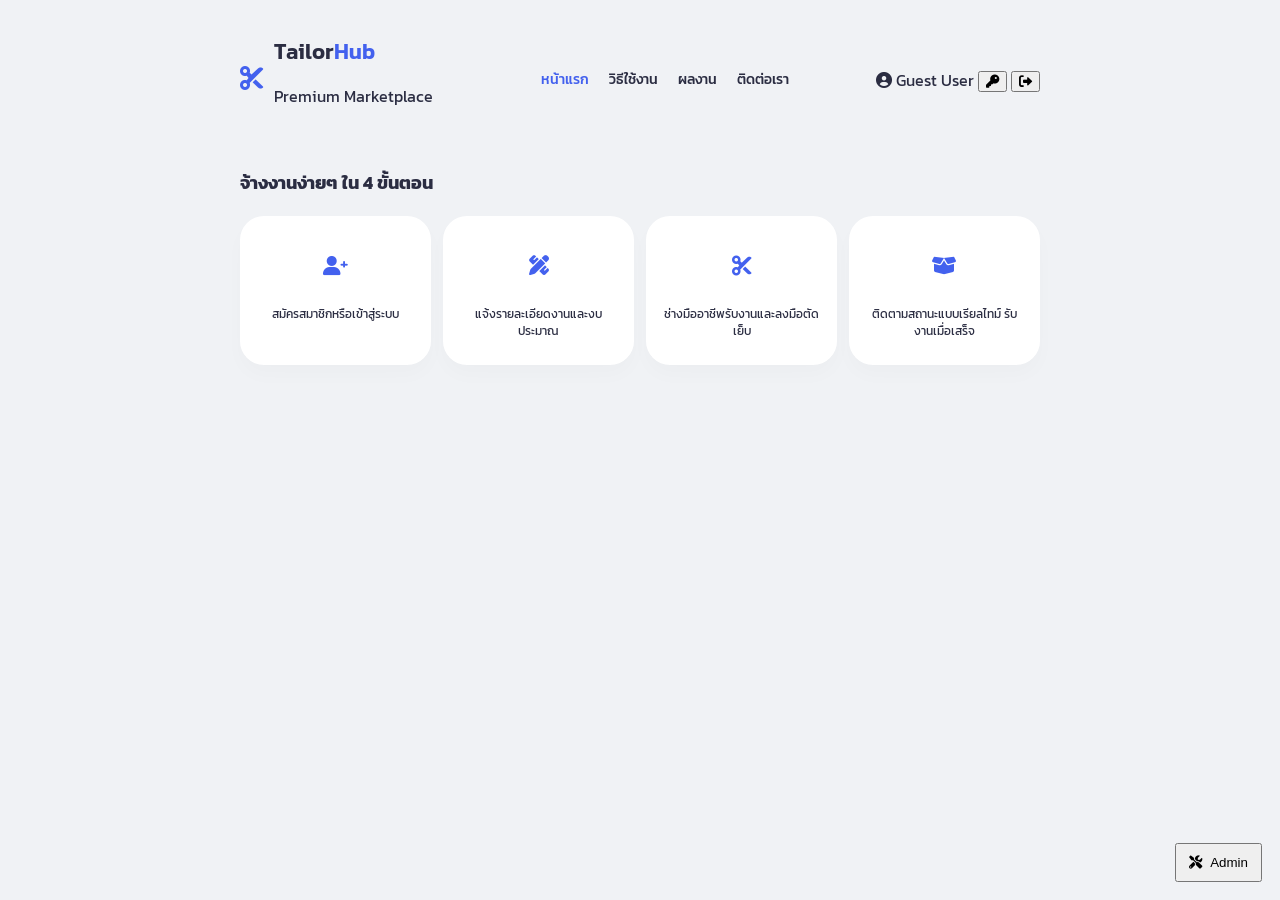
==== commit 399f1174: "อัปเดท" ====
--- a/index.html
+++ b/index.html
@@ -79,41 +79,14 @@
       </div>
     </section>
 
-    <!-- Auth Section -->
-    <section id="auth-view" class="view reveal">
+    <!-- Auth Section (disabled) -->
+    <section id="auth-view" class="view reveal" style="display:none;">
       <div class="section-header">
-        <h2><i class="fas fa-user-circle"></i> สมาชิก / เข้าสู่ระบบ</h2>
-        <p>เข้าสู่ระบบเพื่อติดตามสถานะงานของคุณ</p>
-      </div>
-      <div class="form-group" id="login-form">
-        <input type="text" id="login-username" placeholder="ชื่อผู้ใช้งาน">
-        <input type="password" id="login-password" placeholder="รหัสผ่าน">
-        <label style="font-size: 13px; color: var(--text-sub); display: flex; align-items: center; gap: 5px; cursor: pointer;">
-          <input type="checkbox" id="login-remember"> จดจำฉันในระบบ
-        </label>
-        <button class="btn-primary" onclick="loginCustomer()">เข้าสู่ระบบ</button>
-        <div style="display:flex; justify-content: space-between; font-size: 13px; margin-top: 10px;">
-          <a href="#" onclick="toggleAuth('forgot')">ลืมรหัสผ่าน?</a>
-          <span>ยังไม่มีบัญชี? <a href="#" onclick="toggleAuth('register')">สมัครสมาชิก</a></span>
-        </div>
-        <a href="#" onclick="fillDemoLogin('customer')" class="btn-demo">
-          <i class="fas fa-vial"></i> เข้าใช้งานระบบ Demo (Admin)
-        </a>
-      </div>
-      <div class="form-group" id="register-form" style="display:none;">
-        <input type="text" id="reg-username" placeholder="ชื่อผู้ใช้งาน">
-        <input type="password" id="reg-password" placeholder="รหัสผ่าน">
-        <input type="text" id="reg-fullname" placeholder="ชื่อ-นามสกุล">
-        <input type="tel" id="reg-phone" placeholder="เบอร์โทรศัพท์">
-        <button class="btn-primary" onclick="registerCustomer()" style="background:var(--success)">ลงทะเบียน</button>
-        <p style="text-align:center; font-size:14px;">มีบัญชีอยู่แล้ว? <a href="#" onclick="toggleAuth('login')">เข้าสู่ระบบ</a></p>
-      </div>
-      <div class="form-group" id="forgot-form" style="display:none;">
-        <input type="text" id="forgot-username" placeholder="ชื่อผู้ใช้งาน">
-        <input type="tel" id="forgot-phone" placeholder="เบอร์โทรศัพท์ที่ลงทะเบียน">
-        <input type="password" id="forgot-new-pass" placeholder="รหัสผ่านใหม่">
-        <button class="btn-primary" onclick="handleResetPassword('customer')">ตั้งรหัสผ่านใหม่</button>
-        <p style="text-align:center; font-size:14px;"><a href="#" onclick="toggleAuth('login')">กลับไปหน้าล็อคอิน</a></p>
+        <h2><i class="fas fa-user-circle"></i> ระบบล็อคอินถูกปิดชั่วคราว</h2>
+        <p>ฟีเจอร์ล็อคอินถูกปิดสำหรับตอนนี้ ระบบจะทำงานในโหมด Guest เพื่อให้ทดลองใช้งานได้</p>
+      </div>
+      <div class="form-group">
+        <p style="color:var(--text-sub)">เข้าสู่ระบบถูกปิดชั่วคราว — คุณจะถูกตั้งเป็นผู้ใช้งานทั่วไป (Guest)</p>
       </div>
     </section>
 
@@ -169,6 +142,16 @@
             <input type="number" id="m-length" placeholder="0">
           </div>
         </div>
+        <div class="input-item" style="display: grid; grid-template-columns: 1fr 1fr; gap: 10px;">
+          <div>
+            <label>รอบสะโพก (นิ้ว)</label>
+            <input type="number" id="m-hips" placeholder="0">
+          </div>
+          <div>
+            <label>ความกว้างไหล่ (นิ้ว)</label>
+            <input type="number" id="m-shoulder" placeholder="0">
+          </div>
+        </div>
         <div class="input-item">
           <label>รายละเอียดที่ต้องการ</label>
           <textarea id="job_detail" rows="4" placeholder="เช่น ตัดกางเกงสแล็คสีดำ 2 ตัว"></textarea>
@@ -206,11 +189,56 @@
           <h2><i class="fas fa-user"></i> โปรไฟล์ของฉัน</h2>
         </div>
         <div class="form-group">
-          <input type="text" id="profile-name" placeholder="ชื่อ-นามสกุล">
-          <input type="tel" id="profile-phone" placeholder="เบอร์โทรศัพท์">
-          <input type="text" id="profile-line" placeholder="Line ID">
-          <button class="btn-primary" onclick="updateProfile()">อัปเดตโปรไฟล์</button>
-        </div>
+          <div class="input-item">
+            <label>ชื่อ-นามสกุล</label>
+            <input type="text" id="profile-name" placeholder="ชื่อ-นามสกุล">
+          </div>
+          <div class="input-item">
+            <label>เบอร์โทรศัพท์</label>
+            <input type="tel" id="profile-phone" placeholder="08x-xxx-xxxx">
+          </div>
+          <div class="input-item">
+            <label>Line ID</label>
+            <input type="text" id="profile-line" placeholder="@lineid">
+          </div>
+          <button class="btn-primary" onclick="updateProfile()"><i class="fas fa-save"></i> บันทึกข้อมูลติดต่อ</button>
+        </div>
+
+        <!-- สัดส่วนร่างกาย (WI-S03 action 15: update_measurements) -->
+        <div class="form-group" style="margin-top: 15px;">
+          <div class="section-header" style="padding: 0; margin-bottom: 12px;">
+            <h3 style="font-size: 15px;"><i class="fas fa-ruler-combined"></i> สัดส่วนร่างกายของฉัน</h3>
+            <p style="font-size: 12px;">บันทึกครั้งเดียว — ระบบจะเติมอัตโนมัติเวลาสั่งงาน</p>
+          </div>
+          <div class="input-item" style="display: grid; grid-template-columns: 1fr 1fr 1fr; gap: 10px;">
+            <div>
+              <label>รอบอก (นิ้ว)</label>
+              <input type="number" id="p-m-chest" placeholder="0">
+            </div>
+            <div>
+              <label>รอบเอว (นิ้ว)</label>
+              <input type="number" id="p-m-waist" placeholder="0">
+            </div>
+            <div>
+              <label>ความยาว (นิ้ว)</label>
+              <input type="number" id="p-m-length" placeholder="0">
+            </div>
+          </div>
+          <div class="input-item" style="display: grid; grid-template-columns: 1fr 1fr; gap: 10px;">
+            <div>
+              <label>รอบสะโพก (นิ้ว)</label>
+              <input type="number" id="p-m-hips" placeholder="0">
+            </div>
+            <div>
+              <label>ความกว้างไหล่ (นิ้ว)</label>
+              <input type="number" id="p-m-shoulder" placeholder="0">
+            </div>
+          </div>
+          <button class="btn-primary" style="background: var(--success);" onclick="updateMeasurements()">
+            <i class="fas fa-ruler"></i> บันทึกสัดส่วนของฉัน
+          </button>
+        </div>
+
       </div>
     </section>
 
@@ -273,11 +301,34 @@
   </div>
 
   <script src="script.js" defer></script>
+  <!-- Floating Admin Access -->
+  <div id="admin-fab" class="admin-fab" style="position:fixed; right:18px; bottom:18px; z-index:9999;">
+    <button id="admin-fab-btn" class="btn-pill" style="padding:10px 12px; display:flex; align-items:center; gap:8px;">
+      <i class="fas fa-tools"></i> Admin
+    </button>
+    <div id="admin-fab-menu" class="admin-fab-menu" style="display:none; position:absolute; right:0; bottom:56px;">
+      <a href="tailor.html" class="btn-secondary" style="display:block; margin-bottom:6px;">แดชบอร์ด</a>
+      <a href="stock.html" class="btn-secondary" style="display:block; margin-bottom:6px;">คลังสินค้า</a>
+      <a href="index.html" class="btn-secondary" style="display:block;">กลับหน้าเว็บ</a>
+    </div>
+  </div>
   <script>
     document.addEventListener('DOMContentLoaded', () => {
+      // Guest mode: set a temporary guest session so the site works without login
+      if (!sessionStorage.getItem('userId') && !localStorage.getItem('userId')) {
+        sessionStorage.setItem('userRole', 'guest');
+        sessionStorage.setItem('userName', 'Guest User');
+        sessionStorage.setItem('userId', 'GUEST-001');
+      }
       checkCustomerAuth();
       if (typeof initScrollReveal === 'function') initScrollReveal();
       if (typeof initPortalLongPress === 'function') initPortalLongPress();
+      const fabBtn = document.getElementById('admin-fab-btn');
+      const fabMenu = document.getElementById('admin-fab-menu');
+      if (fabBtn && fabMenu) {
+        fabBtn.addEventListener('click', () => { fabMenu.style.display = fabMenu.style.display === 'block' ? 'none' : 'block'; });
+        document.addEventListener('click', (e) => { if (!fabBtn.contains(e.target) && !fabMenu.contains(e.target)) fabMenu.style.display = 'none'; });
+      }
     });
   </script>
 </body>
--- a/style.css
+++ b/style.css
@@ -264,6 +264,8 @@
 .status-badge.sewing { background: #dbeafe; color: #1e40af; border: 1px solid #60a5fa; }
 .status-badge.finished { background: #f0fdf4; color: #15803d; border: 1px solid #22c55e; }
 .status-badge.cancelled { background: #f1f5f9; color: #64748b; border: 1px solid #cbd5e1; }
+.status-badge.rejected  { background: #fee2e2; color: #991b1b; border: 1px solid #fca5a5; }
+.status-badge.paid      { background: #ede9fe; color: #5b21b6; border: 1px solid #a78bfa; }
 
 .status-badge.low-stock {
   background: #fee2e2;
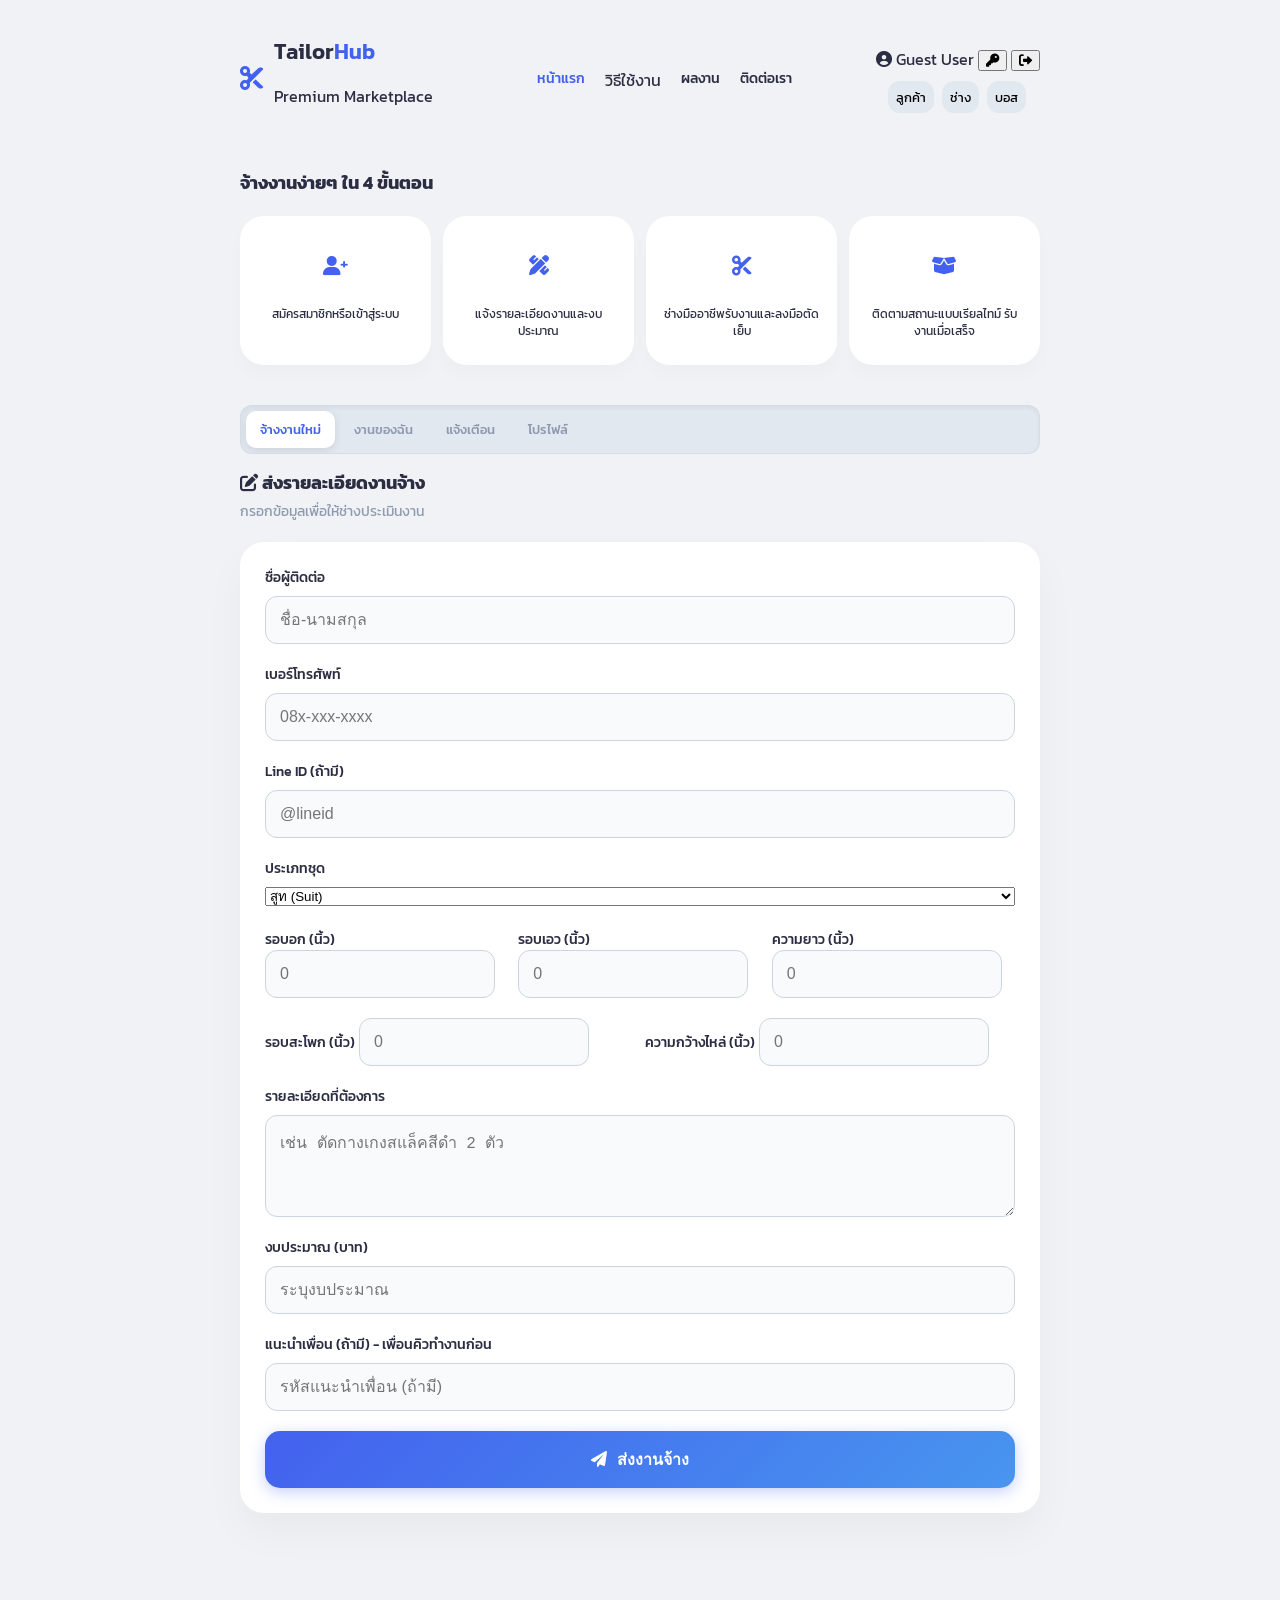
==== commit b1b0a93a: "เพิ่มเติม" ====
--- a/index.html
+++ b/index.html
@@ -30,7 +30,7 @@
       </div>
       <nav class="main-nav">
         <a href="index.html" class="active">หน้าแรก</a>
-        <a href="present.html">วิธีใช้งาน</a>
+        <span class="nav-text disabled">วิธีใช้งาน</span>
         <a href="portfolio.html">ผลงาน</a>
         <a href="contact.html">ติดต่อเรา</a>
       </nav>
@@ -50,6 +50,12 @@
           <div class="portal-dropdown" id="portal-dropdown">
             <a href="tailor.html" class="dropdown-item"><i class="fas fa-lock"></i> Admin Login</a>
           </div>
+        </div>
+        <!-- Demo role quick-switch (visible in demo build) -->
+        <div id="demo-role-buttons" style="display:flex; gap:8px; margin-left:12px; align-items:center;">
+          <button class="btn-secondary" onclick="becomeDemoCustomer()" title="เข้าสู่ระบบ (Demo Customer)" style="padding:6px 8px;">ลูกค้า</button>
+          <button class="btn-secondary" onclick="becomeDemoTailor()" title="เข้าสู่ระบบ (Demo Tailor)" style="padding:6px 8px;">ช่าง</button>
+          <button class="btn-secondary" onclick="becomeDemoBoss()" title="เข้าสู่ระบบ (Demo Boss)" style="padding:6px 8px;">บอส</button>
         </div>
       </div>
     </header>
@@ -309,6 +315,7 @@
     <div id="admin-fab-menu" class="admin-fab-menu" style="display:none; position:absolute; right:0; bottom:56px;">
       <a href="tailor.html" class="btn-secondary" style="display:block; margin-bottom:6px;">แดชบอร์ด</a>
       <a href="stock.html" class="btn-secondary" style="display:block; margin-bottom:6px;">คลังสินค้า</a>
+      <a href="#" class="btn-secondary" onclick="becomeDemoBoss()" style="display:block; margin-bottom:6px;">เข้าสู่ระบบ (Demo Boss)</a>
       <a href="index.html" class="btn-secondary" style="display:block;">กลับหน้าเว็บ</a>
     </div>
   </div>
@@ -323,12 +330,65 @@
       checkCustomerAuth();
       if (typeof initScrollReveal === 'function') initScrollReveal();
       if (typeof initPortalLongPress === 'function') initPortalLongPress();
+      // If no login (guest), show the order form directly so customers can submit jobs
+      const _role = sessionStorage.getItem('userRole') || localStorage.getItem('userRole') || 'guest';
+      if (!_role || _role === 'guest') {
+        // hide auth notice and show customer view order tab
+        const authView = document.getElementById('auth-view');
+        const customerView = document.getElementById('customer-view');
+        if (authView) authView.style.display = 'none';
+        if (customerView) customerView.style.display = 'block';
+        if (typeof switchCustomerTab === 'function') {
+          try { switchCustomerTab('order'); } catch (e) { /* ignore */ }
+        }
+      }
       const fabBtn = document.getElementById('admin-fab-btn');
       const fabMenu = document.getElementById('admin-fab-menu');
+      // Show FAB only for boss role
+      const currentRole = sessionStorage.getItem('userRole') || localStorage.getItem('userRole') || 'guest';
       if (fabBtn && fabMenu) {
-        fabBtn.addEventListener('click', () => { fabMenu.style.display = fabMenu.style.display === 'block' ? 'none' : 'block'; });
-        document.addEventListener('click', (e) => { if (!fabBtn.contains(e.target) && !fabMenu.contains(e.target)) fabMenu.style.display = 'none'; });
+        if (currentRole !== 'boss') {
+          // hide FAB for non-boss
+          document.getElementById('admin-fab').style.display = 'none';
+        } else {
+          document.getElementById('admin-fab').style.display = 'block';
+          fabBtn.addEventListener('click', () => { fabMenu.style.display = fabMenu.style.display === 'block' ? 'none' : 'block'; });
+          document.addEventListener('click', (e) => { if (!fabBtn.contains(e.target) && !fabMenu.contains(e.target)) fabMenu.style.display = 'none'; });
+        }
       }
+      // Demo helpers to switch roles quickly for testing/demo
+      window.becomeDemoBoss = function() {
+        sessionStorage.setItem('userRole', 'boss');
+        sessionStorage.setItem('userName', 'Demo Boss');
+        sessionStorage.setItem('userId', 'ADMIN-001');
+        // persist in localStorage optionally for demo convenience
+        localStorage.setItem('userRole', 'boss');
+        localStorage.setItem('userName', 'Demo Boss');
+        localStorage.setItem('userId', 'ADMIN-001');
+        location.href = 'tailor.html';
+      };
+
+      window.becomeDemoTailor = function() {
+        sessionStorage.setItem('userRole', 'tailor');
+        sessionStorage.setItem('userName', 'Demo Tailor');
+        sessionStorage.setItem('userId', 'TAILOR-001');
+        localStorage.setItem('userRole', 'tailor');
+        localStorage.setItem('userName', 'Demo Tailor');
+        localStorage.setItem('userId', 'TAILOR-001');
+        // go to tailor dashboard (will prompt login overlay if needed)
+        location.href = 'tailor.html';
+      };
+
+      window.becomeDemoCustomer = function() {
+        sessionStorage.setItem('userRole', 'customer');
+        sessionStorage.setItem('userName', 'Demo Customer');
+        sessionStorage.setItem('userId', 'CUST-DEM-001');
+        localStorage.setItem('userRole', 'customer');
+        localStorage.setItem('userName', 'Demo Customer');
+        localStorage.setItem('userId', 'CUST-DEM-001');
+        // show customer view immediately
+        try { checkCustomerAuth(); switchCustomerTab && switchCustomerTab('order'); } catch(e) { }
+      };
     });
   </script>
 </body>
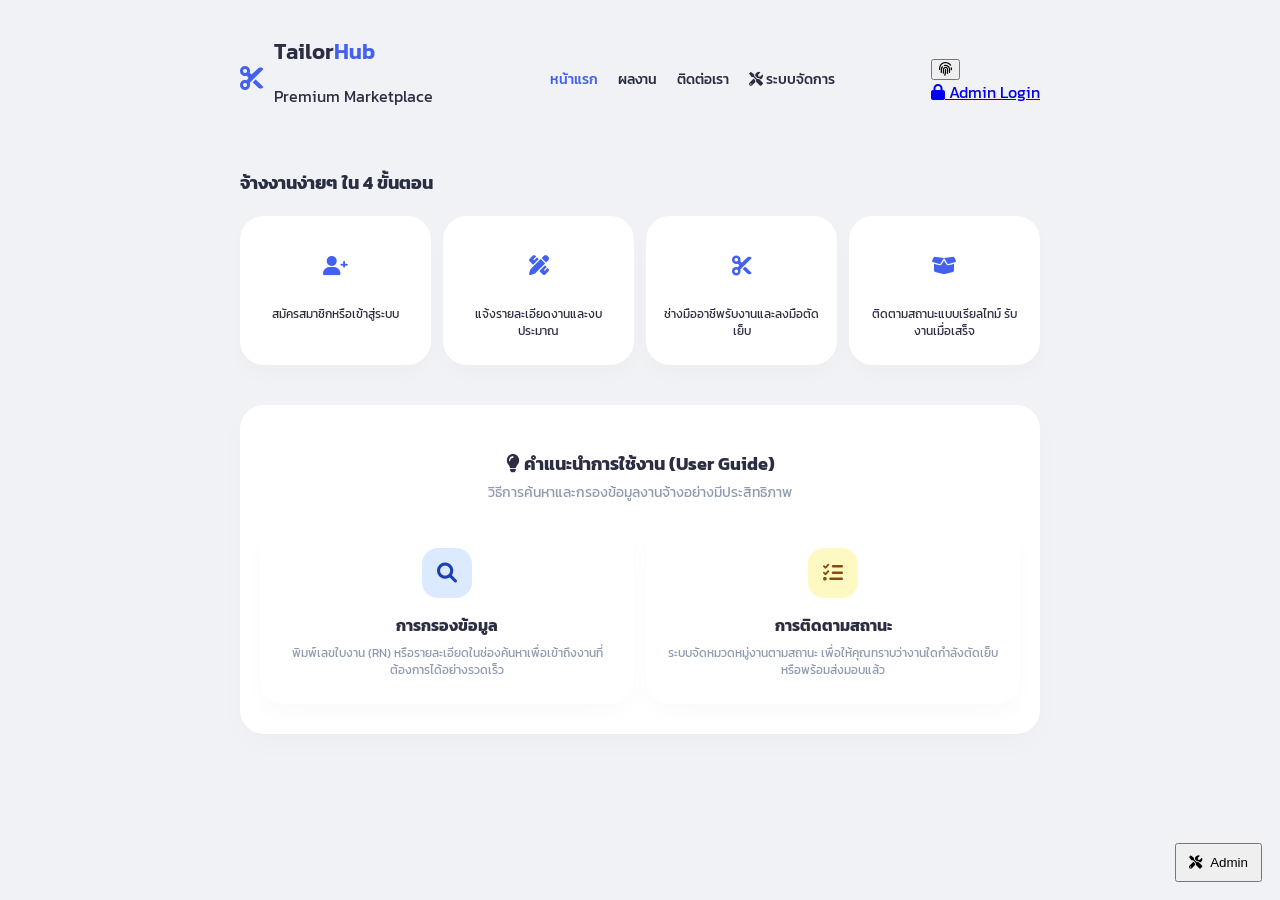
==== commit ed767ff7: "อัปเดท" ====
--- a/index.html
+++ b/index.html
@@ -30,9 +30,9 @@
       </div>
       <nav class="main-nav">
         <a href="index.html" class="active">หน้าแรก</a>
-        <span class="nav-text disabled">วิธีใช้งาน</span>
         <a href="portfolio.html">ผลงาน</a>
         <a href="contact.html">ติดต่อเรา</a>
+        <a href="tailor.html" class="staff-link"><i class="fas fa-tools"></i> ระบบจัดการ</a>
       </nav>
       <div class="header-actions">
         <div id="user-profile-header" class="hidden">
@@ -40,8 +40,8 @@
           <button class="btn-icon" onclick="openChangePasswordModal()" title="เปลี่ยนรหัสผ่าน"><i class="fas fa-key"></i></button>
           <button class="btn-icon btn-danger" onclick="logoutCustomer()" title="ออกจากระบบ"><i class="fas fa-sign-out-alt"></i></button>
         </div>
-        <div id="boss-return-link" class="boss-only hidden">
-          <a href="tailor.html" class="btn-pill"><i class="fas fa-user-shield"></i> จัดการร้าน</a>
+        <div id="boss-return-link" class="staff-only hidden">
+          <a href="tailor.html" class="btn-pill"><i class="fas fa-user-shield"></i> ระบบจัดการ</a>
         </div>
         <div class="portal-access-container" id="portal-access-container">
           <button class="portal-access-btn" title="System Access">
@@ -51,14 +51,12 @@
             <a href="tailor.html" class="dropdown-item"><i class="fas fa-lock"></i> Admin Login</a>
           </div>
         </div>
-        <!-- Demo role quick-switch (visible in demo build) -->
-        <div id="demo-role-buttons" style="display:flex; gap:8px; margin-left:12px; align-items:center;">
-          <button class="btn-secondary" onclick="becomeDemoCustomer()" title="เข้าสู่ระบบ (Demo Customer)" style="padding:6px 8px;">ลูกค้า</button>
-          <button class="btn-secondary" onclick="becomeDemoTailor()" title="เข้าสู่ระบบ (Demo Tailor)" style="padding:6px 8px;">ช่าง</button>
-          <button class="btn-secondary" onclick="becomeDemoBoss()" title="เข้าสู่ระบบ (Demo Boss)" style="padding:6px 8px;">บอส</button>
-        </div>
       </div>
     </header>
+
+    <!-- Boss Pending Alert Banner (จะแสดงเมื่อมีคำขอเบิกเงินค้าง) -->
+    <div id="boss-pending-alert" class="hidden" style="background: #fee2e2; color: #b91c1c; padding: 15px 20px; border-radius: 20px; margin-bottom: 25px; font-size: 14px; border: 1px solid #fca5a5; display: flex; align-items: center; gap: 12px; box-shadow: 0 10px 15px -3px rgba(0, 0, 0, 0.05);">
+    </div>
 
     <!-- How it works Section -->
     <section class="how-it-works reveal">
@@ -85,14 +83,110 @@
       </div>
     </section>
 
-    <!-- Auth Section (disabled) -->
-    <section id="auth-view" class="view reveal" style="display:none;">
+    <!-- Tutorial & Guidance Section -->
+    <section class="tutorial-section reveal" style="margin-top: 30px; padding: 30px 20px; background: var(--card); border-radius: 24px; box-shadow: 0 10px 30px rgba(0,0,0,0.02); text-align: center;">
       <div class="section-header">
-        <h2><i class="fas fa-user-circle"></i> ระบบล็อคอินถูกปิดชั่วคราว</h2>
-        <p>ฟีเจอร์ล็อคอินถูกปิดสำหรับตอนนี้ ระบบจะทำงานในโหมด Guest เพื่อให้ทดลองใช้งานได้</p>
-      </div>
-      <div class="form-group">
-        <p style="color:var(--text-sub)">เข้าสู่ระบบถูกปิดชั่วคราว — คุณจะถูกตั้งเป็นผู้ใช้งานทั่วไป (Guest)</p>
+        <h2><i class="fas fa-lightbulb"></i> คำแนะนำการใช้งาน <span>(User Guide)</span></h2>
+        <p>วิธีการค้นหาและกรองข้อมูลงานจ้างอย่างมีประสิทธิภาพ</p>
+      </div>
+      <div class="steps-grid" style="grid-template-columns: repeat(auto-fit, minmax(200px, 1fr));">
+        <div class="step-item reveal">
+          <div class="step-icon-wrapper" style="background: #dbeafe; color: #1e40af;">
+            <i class="fas fa-search"></i>
+          </div>
+          <strong style="display: block; margin-bottom: 8px;">การกรองข้อมูล</strong>
+          <p style="font-size: 12px; color: var(--text-sub);">พิมพ์เลขใบงาน (RN) หรือรายละเอียดในช่องค้นหาเพื่อเข้าถึงงานที่ต้องการได้อย่างรวดเร็ว</p>
+        </div>
+        <div class="step-item reveal">
+          <div class="step-icon-wrapper" style="background: #fef9c3; color: #854d0e;">
+            <i class="fas fa-tasks"></i>
+          </div>
+          <strong style="display: block; margin-bottom: 8px;">การติดตามสถานะ</strong>
+          <p style="font-size: 12px; color: var(--text-sub);">ระบบจัดหมวดหมู่งานตามสถานะ เพื่อให้คุณทราบว่างานใดกำลังตัดเย็บหรือพร้อมส่งมอบแล้ว</p>
+        </div>
+      </div>
+    </section>
+
+    <!-- Auth Section (Enabled) -->
+    <section id="auth-view" class="view reveal">
+      <!-- Login Form -->
+      <div id="login-form" class="form-group fade-in">
+        <div class="section-header">
+          <h2><i class="fas fa-sign-in-alt"></i> เข้าสู่ระบบลูกค้า</h2>
+          <p>เข้าใช้งานเพื่อติดตามงานและบันทึกสัดส่วนร่างกาย</p>
+        </div>
+        <div class="input-item">
+          <label>ชื่อผู้ใช้งาน</label>
+          <input type="text" id="login-username" placeholder="Username (user1)">
+        </div>
+        <div class="input-item">
+          <label>รหัสผ่าน</label>
+          <input type="password" id="login-password" placeholder="Password (1234)">
+        </div>
+        <label style="font-size: 13px; color: var(--text-sub); display: flex; align-items: center; gap: 5px; cursor: pointer;">
+          <input type="checkbox" id="login-remember"> จดจำฉันในระบบ
+        </label>
+        <button class="btn-primary" onclick="loginCustomer()">เข้าสู่ระบบ</button>
+        <div style="display:flex; flex-wrap:wrap; gap:8px; margin-top:15px;">
+          <a href="#" onclick="fillDemoLogin('customer_demo')" class="btn-demo" style="flex:1; min-width:100px; margin-top:0;">
+            <i class="fas fa-user"></i> Demo ลูกค้า
+          </a>
+          <a href="#" onclick="fillDemoLogin('tailor_demo')" class="btn-demo" style="flex:1; min-width:100px; margin-top:0;">
+            <i class="fas fa-cut"></i> Demo ช่าง
+          </a>
+          <a href="#" onclick="fillDemoLogin('boss_demo')" class="btn-demo" style="flex:1; min-width:100px; margin-top:0;">
+            <i class="fas fa-user-shield"></i> Demo Boss
+          </a>
+        </div>
+        <div style="display:flex; justify-content: space-between; font-size: 13px; margin-top: 10px;">
+          <a href="#" onclick="toggleAuth('register')" style="color: var(--primary);">สมัครสมาชิกใหม่</a>
+          <a href="#" onclick="toggleAuth('forgot')" style="color: var(--text-sub);">ลืมรหัสผ่าน?</a>
+        </div>
+      </div>
+
+      <!-- Register Form -->
+      <div id="register-form" class="form-group fade-in" style="display:none;">
+        <div class="section-header">
+          <h2><i class="fas fa-user-plus"></i> สมัครสมาชิก</h2>
+          <p>เข้าร่วมเป็นส่วนหนึ่งกับ TailorHub</p>
+        </div>
+        <div class="input-item">
+          <label>ชื่อ-นามสกุล</label>
+          <input type="text" id="reg-fullname" placeholder="ชื่อ-นามสกุลจริง">
+        </div>
+        <div class="input-item">
+          <label>ชื่อผู้ใช้งาน</label>
+          <input type="text" id="reg-username" placeholder="Username">
+        </div>
+        <div class="input-item">
+          <label>เบอร์โทรศัพท์</label>
+          <input type="tel" id="reg-phone" placeholder="08x-xxx-xxxx">
+        </div>
+        <div class="input-item">
+          <label>รหัสผ่าน</label>
+          <input type="password" id="reg-password" placeholder="Password">
+        </div>
+        <button class="btn-primary" onclick="registerCustomer()">สมัครสมาชิก</button>
+        <p style="text-align:center; font-size:13px; margin-top: 15px;">
+          มีบัญชีอยู่แล้ว? <a href="#" onclick="toggleAuth('login')" style="color: var(--primary);">เข้าสู่ระบบที่นี่</a>
+        </p>
+      </div>
+
+      <!-- Forgot Password Form -->
+      <div id="forgot-form" class="form-group fade-in" style="display:none;">
+        <div class="section-header">
+          <h2><i class="fas fa-key"></i> กู้คืนรหัสผ่าน</h2>
+          <p>ยืนยันตัวตนด้วยชื่อผู้ใช้และเบอร์โทรศัพท์</p>
+        </div>
+        <div class="input-item">
+          <input type="text" id="forgot-username" placeholder="Username">
+          <input type="tel" id="forgot-phone" placeholder="เบอร์โทรศัพท์">
+          <input type="password" id="forgot-new-pass" placeholder="รหัสผ่านใหม่">
+        </div>
+        <button class="btn-primary" onclick="handleResetPassword('customer')">ตั้งรหัสผ่านใหม่</button>
+        <p style="text-align:center; font-size:13px; margin-top: 15px;">
+          <a href="#" onclick="toggleAuth('login')" style="color: var(--text-sub);">กลับไปหน้าเข้าสู่ระบบ</a>
+        </p>
       </div>
     </section>
 
@@ -176,6 +270,146 @@
       </div>
       </div>
 
+    <!-- Completion Receipt Modal -->
+    <div id="completion-receipt-modal" class="modal" style="display:none;">
+      <div class="receipt-content" id="completion-receipt-to-print" style="max-width: 500px; text-align: left;">
+        <div class="receipt-header" style="text-align: center; margin-bottom: 20px;">
+          <i class="fas fa-check-circle" style="font-size: 48px; color: var(--success);"></i>
+          <h3 style="margin: 10px 0 5px; font-size: 20px; color: var(--primary);">ใบแจ้งงานเสร็จสมบูรณ์</h3>
+          <p style="font-size: 14px; color: var(--text-sub);">ขอบคุณที่ใช้บริการ TailorHub Premium Marketplace</p>
+        </div>
+        <div style="border-top: 1px dashed #ccc; padding-top: 15px; margin-top: 15px;">
+          <p><strong>เลขที่งาน (RN):</strong> <span id="cr-rn"></span></p>
+          <p><strong>สถานะ:</strong> <span id="cr-status"></span></p>
+          <p><strong>วันที่เสร็จ:</strong> <span id="cr-finished-date"></span></p>
+          <p><strong>ชื่อลูกค้า:</strong> <span id="cr-customer-name"></span></p>
+          <p><strong>รายละเอียดงาน:</strong> <span id="cr-job-detail"></span></p>
+          <p><strong>ประเภทชุด:</strong> <span id="cr-category"></span></p>
+          <p><strong>งบประมาณ:</strong> ฿<span id="cr-budget"></span></p>
+          <p><strong>ช่างผู้ดูแล:</strong> <span id="cr-tailor-name"></span></p>
+        </div>
+        <div style="border-top: 1px dashed #ccc; padding-top: 15px; margin-top: 15px;">
+          <h4 style="font-size: 16px; margin-bottom: 10px; color: var(--primary);">สัดส่วนร่างกาย (นิ้ว)</h4>
+          <div style="display: grid; grid-template-columns: repeat(3, 1fr); gap: 10px; font-size: 13px;">
+            <div><strong>อก:</strong> <span id="cr-chest">-</span></div>
+            <div><strong>เอว:</strong> <span id="cr-waist">-</span></div>
+            <div><strong>สะโพก:</strong> <span id="cr-hips">-</span></div>
+            <div><strong>ยาว:</strong> <span id="cr-length">-</span></div>
+            <div><strong>ไหล่:</strong> <span id="cr-shoulder">-</span></div>
+          </div>
+        </div>
+        <div id="cr-progress-photo-container" style="text-align: center; margin-top: 20px; display: none;">
+          <h4 style="font-size: 16px; margin-bottom: 10px; color: var(--primary);">รูปความคืบหน้าสุดท้าย</h4>
+          <img id="cr-progress-photo" src="" style="max-width: 100%; height: auto; border-radius: 8px; border: 1px solid #eee;">
+        </div>
+        <div id="cr-rating-container" style="text-align: center; margin-top: 20px; display: none;">
+          <h4 style="font-size: 16px; margin-bottom: 10px; color: var(--primary);">คะแนนความพึงพอใจ</h4>
+          <div id="cr-rating-stars" class="rating-stars" style="font-size: 28px;"></div>
+        </div>
+      </div>
+      <div style="display: flex; gap: 10px; margin-top: 15px;">
+        <button class="btn-primary" style="flex: 1;" onclick="downloadCompletionReceipt()"><i class="fas fa-download"></i> ดาวน์โหลดเป็นรูปภาพ</button>
+        <button class="btn-secondary" style="flex: 1;" onclick="document.getElementById('completion-receipt-modal').style.display='none'">ปิด</button>
+      </div>
+    </div>
+
+  </div>
+
+  <!-- Bottom Navigation for Mobile -->
+  <div class="bottom-nav">
+    <div class="nav-item active" onclick="location.href='index.html'">
+      <i class="fas fa-home"></i>
+      <span>หน้าหลัก</span>
+    </div>
+    <div class="nav-item" onclick="switchCustomerTab('history')">
+      <i class="fas fa-list"></i>
+      <span>งานของฉัน</span>
+    </div>
+    <div class="nav-item" onclick="switchCustomerTab('notifications')">
+      <i class="fas fa-bell"></i>
+      <span>แจ้งเตือน</span>
+    </div>
+    <div class="nav-item" onclick="location.href='portfolio.html'">
+      <i class="fas fa-project-diagram"></i>
+      <span>ผลงาน</span>
+    </div>
+    <div class="nav-item" onclick="location.href='contact.html'">
+      <i class="fas fa-phone"></i>
+      <span>ติดต่อ</span>
+    </div>
+  </div>
+
+  <script src="script.js" defer></script>
+  <!-- Floating Admin Access -->
+  <div id="admin-fab" class="admin-fab" style="position:fixed; right:18px; bottom:18px; z-index:9999;">
+    <button id="admin-fab-btn" class="btn-pill" style="padding:10px 12px; display:flex; align-items:center; gap:8px;">
+      <i class="fas fa-tools"></i> Admin
+    </button>
+    <div id="admin-fab-menu" class="admin-fab-menu" style="display:none; position:absolute; right:0; bottom:56px;">
+      <a href="tailor.html" class="btn-secondary" style="display:block; margin-bottom:6px;">แดชบอร์ด</a>
+      <a href="stock.html" class="btn-secondary" style="display:block; margin-bottom:6px;">คลังสินค้า</a>
+      <a href="#" class="btn-secondary" onclick="becomeDemoBoss()" style="display:block; margin-bottom:6px;">เข้าสู่ระบบ (Demo Boss)</a>
+      <a href="index.html" class="btn-secondary" style="display:block;">กลับหน้าเว็บ</a>
+    </div>
+  </div>
+  <script>
+    document.addEventListener('DOMContentLoaded', () => {
+      checkCustomerAuth();
+      if (typeof initScrollReveal === 'function') initScrollReveal();
+      if (typeof initPortalLongPress === 'function') initPortalLongPress();
+      const _role = sessionStorage.getItem('userRole') || localStorage.getItem('userRole') || 'guest';
+
+      const fabBtn = document.getElementById('admin-fab-btn');
+      const fabMenu = document.getElementById('admin-fab-menu');
+      // Show FAB only for boss role
+      const currentRole = sessionStorage.getItem('userRole') || localStorage.getItem('userRole') || 'guest';
+      if (fabBtn && fabMenu) {
+        if (currentRole !== 'boss') {
+          // hide FAB for non-boss
+          document.getElementById('admin-fab').style.display = 'none';
+        } else {
+          document.getElementById('admin-fab').style.display = 'block';
+          fabBtn.addEventListener('click', () => { fabMenu.style.display = fabMenu.style.display === 'block' ? 'none' : 'block'; });
+          document.addEventListener('click', (e) => { if (!fabBtn.contains(e.target) && !fabMenu.contains(e.target)) fabMenu.style.display = 'none'; });
+        }
+      }
+      // Demo helpers to switch roles quickly for testing/demo
+      window.becomeDemoBoss = function() {
+        sessionStorage.setItem('userRole', 'boss');
+        sessionStorage.setItem('userName', 'Demo Boss');
+        sessionStorage.setItem('userId', 'ADMIN-001');
+        // persist in localStorage optionally for demo convenience
+        localStorage.setItem('userRole', 'boss');
+        localStorage.setItem('userName', 'Demo Boss');
+        localStorage.setItem('userId', 'ADMIN-001');
+        location.href = 'boss.html';
+      };
+
+      window.becomeDemoTailor = function() {
+        sessionStorage.setItem('userRole', 'tailor');
+        sessionStorage.setItem('userName', 'Demo Tailor');
+        sessionStorage.setItem('userId', 'TAILOR-001');
+        localStorage.setItem('userRole', 'tailor');
+        localStorage.setItem('userName', 'Demo Tailor');
+        localStorage.setItem('userId', 'TAILOR-001');
+        // go to tailor dashboard (will prompt login overlay if needed)
+        location.href = 'tailor.html';
+      };
+
+      window.becomeDemoCustomer = function() {
+        sessionStorage.setItem('userRole', 'customer');
+        sessionStorage.setItem('userName', 'Demo Customer');
+        sessionStorage.setItem('userId', 'CUST-DEM-001');
+        localStorage.setItem('userRole', 'customer');
+        localStorage.setItem('userName', 'Demo Customer');
+        localStorage.setItem('userId', 'CUST-DEM-001');
+        // show customer view immediately
+        try { checkCustomerAuth(); switchCustomerTab && switchCustomerTab('order'); } catch(e) { }
+      };
+    });
+  </script>
+</body>
+</html>
       <div id="order-history-section" style="display:none;">
         <div class="section-header">
           <h2><i class="fas fa-history"></i> ติดตามสถานะงาน</h2>
@@ -296,9 +530,9 @@
       <i class="fas fa-bell"></i>
       <span>แจ้งเตือน</span>
     </div>
-    <div class="nav-item" onclick="location.href='present.html'">
-      <i class="fas fa-project-diagram"></i>
-      <span>วิธีใช้งาน</span>
+    <div class="nav-item" onclick="location.href='portfolio.html'">
+      <i class="fas fa-images"></i>
+      <span>ผลงาน</span>
     </div>
     <div class="nav-item" onclick="location.href='contact.html'">
       <i class="fas fa-phone"></i>
@@ -321,12 +555,6 @@
   </div>
   <script>
     document.addEventListener('DOMContentLoaded', () => {
-      // Guest mode: set a temporary guest session so the site works without login
-      if (!sessionStorage.getItem('userId') && !localStorage.getItem('userId')) {
-        sessionStorage.setItem('userRole', 'guest');
-        sessionStorage.setItem('userName', 'Guest User');
-        sessionStorage.setItem('userId', 'GUEST-001');
-      }
       checkCustomerAuth();
       if (typeof initScrollReveal === 'function') initScrollReveal();
       if (typeof initPortalLongPress === 'function') initPortalLongPress();
@@ -365,7 +593,7 @@
         localStorage.setItem('userRole', 'boss');
         localStorage.setItem('userName', 'Demo Boss');
         localStorage.setItem('userId', 'ADMIN-001');
-        location.href = 'tailor.html';
+        location.href = 'boss.html';
       };
 
       window.becomeDemoTailor = function() {
